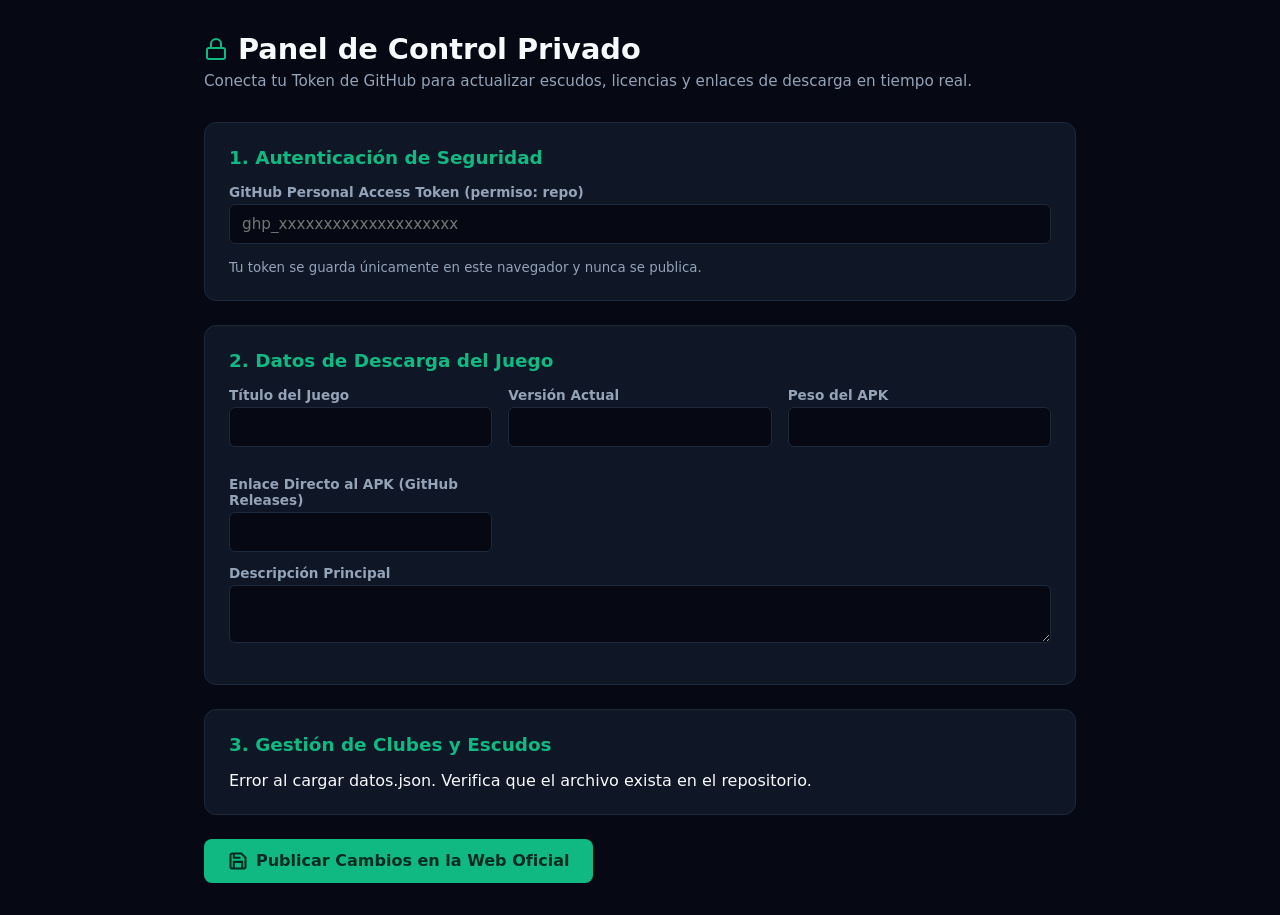
==== admin.html @ 21a6b7fa "Add files via upload" ====
<!DOCTYPE html>
<html lang="es">
<head>
  <meta charset="UTF-8">
  <meta name="viewport" content="width=device-width, initial-scale=1.0">
  <title>Panel Privado | MthiGamesCR</title>
  <style>
    :root {
      --bg: #060913; --card: #0f1626; --border: #1e293b;
      --accent: #10b981; --text: #f8fafc; --muted: #94a3b8;
    }
    * { box-sizing: border-box; margin: 0; padding: 0; font-family: 'Segoe UI', system-ui, sans-serif; }
    body { background: var(--bg); color: var(--text); padding: 2rem 5%; max-width: 1000px; margin: 0 auto; }
    h1 { font-size: 1.8rem; margin-bottom: 0.4rem; display: flex; align-items: center; gap: 10px; }
    .sub { color: var(--muted); margin-bottom: 2rem; font-size: 0.95rem; }
    .panel { background: var(--card); border: 1px solid var(--border); border-radius: 12px; padding: 1.5rem; margin-bottom: 1.5rem; }
    .panel h2 { font-size: 1.15rem; margin-bottom: 1rem; color: var(--accent); }
    .grid-2 { display: grid; grid-template-columns: repeat(auto-fit, minmax(220px, 1fr)); gap: 1rem; }
    label { display: block; font-size: 0.85rem; color: var(--muted); margin-bottom: 4px; font-weight: 600; }
    input[type="text"], input[type="password"], textarea {
      width: 100%; background: #060913; border: 1px solid var(--border); color: var(--text);
      padding: 10px 12px; border-radius: 6px; font-size: 0.95rem; margin-bottom: 0.8rem;
    }
    input:focus, textarea:focus { outline: none; border-color: var(--accent); }
    .club-row {
      display: grid; grid-template-columns: 60px 1.2fr 1fr 1fr; gap: 1rem; align-items: center;
      padding: 1rem 0; border-bottom: 1px solid var(--border);
    }
    .club-row:last-child { border-bottom: none; }
    .club-row img { width: 52px; height: 52px; object-fit: contain; background: #060913; border-radius: 8px; padding: 4px; border: 1px solid var(--border); }
    .btn {
      background: var(--accent); color: #022c22; font-weight: 800; border: none;
      padding: 12px 24px; border-radius: 8px; cursor: pointer; font-size: 1rem;
      display: inline-flex; align-items: center; gap: 8px;
    }
    .btn:hover { opacity: 0.9; }
    .btn:disabled { opacity: 0.5; cursor: not-allowed; }
    .status-msg { margin-top: 1rem; padding: 12px; border-radius: 8px; font-weight: 600; display: none; }
    .status-ok { background: rgba(16,185,129,0.15); color: var(--accent); border: 1px solid var(--accent); display: block; }
    .status-err { background: rgba(239,68,68,0.15); color: #f87171; border: 1px solid #f87171; display: block; }
    @media (max-width: 700px) { .club-row { grid-template-columns: 1fr; } }
  </style>
</head>
<body>

  <h1>
    <svg width="24" height="24" viewBox="0 0 24 24" fill="none" stroke="#10b981" stroke-width="2"><rect x="3" y="11" width="18" height="11" rx="2" ry="2"></rect><path d="M7 11V7a5 5 0 0 1 10 0v4"></path></svg>
    Panel de Control Privado
  </h1>
  <p class="sub">Conecta tu Token de GitHub para actualizar escudos, licencias y enlaces de descarga en tiempo real.</p>

  <div class="panel">
    <h2>1. Autenticación de Seguridad</h2>
    <label>GitHub Personal Access Token (permiso: repo)</label>
    <input type="password" id="gh-token" placeholder="ghp_xxxxxxxxxxxxxxxxxxxx">
    <small style="color: var(--muted);">Tu token se guarda únicamente en este navegador y nunca se publica.</small>
  </div>

  <div class="panel">
    <h2>2. Datos de Descarga del Juego</h2>
    <div class="grid-2">
      <div>
        <label>Título del Juego</label>
        <input type="text" id="edit-titulo">
      </div>
      <div>
        <label>Versión Actual</label>
        <input type="text" id="edit-version">
      </div>
      <div>
        <label>Peso del APK</label>
        <input type="text" id="edit-tamano">
      </div>
      <div>
        <label>Enlace Directo al APK (GitHub Releases)</label>
        <input type="text" id="edit-apk">
      </div>
    </div>
    <label>Descripción Principal</label>
    <textarea id="edit-subtitulo" rows="2"></textarea>
  </div>

  <div class="panel">
    <h2>3. Gestión de Clubes y Escudos</h2>
    <div id="clubs-editor">Cargando clubes...</div>
  </div>

  <button id="btn-save" class="btn" onclick="guardarCambios()">
    <svg width="20" height="20" viewBox="0 0 24 24" fill="none" stroke="currentColor" stroke-width="2.5"><path d="M19 21H5a2 2 0 0 1-2-2V5a2 2 0 0 1 2-2h11l5 5v11a2 2 0 0 1-2 2z"></path><polyline points="17 21 17 13 7 13 7 21"></polyline><polyline points="7 3 7 8 15 8"></polyline></svg>
    Publicar Cambios en la Web Oficial
  </button>

  <div id="feedback" class="status-msg"></div>

  <script>
    const OWNER = 'MthiGamesCR';
    const REPO = 'MthiGamesCR.github.io';
    let appData = null;

    document.getElementById('gh-token').value = localStorage.getItem('mthi_gh_token') || '';

    async function iniciar() {
      try {
        const res = await fetch('https://api.github.com/repos/' + OWNER + '/' + REPO + '/contents/datos.json?t=' + Date.now());
        const fileInfo = await res.json();
        const binString = atob(fileInfo.content);
        const bytes = Uint8Array.from(binString, (m) => m.codePointAt(0));
        const decoded = new TextDecoder().decode(bytes);
        appData = JSON.parse(decoded);

        document.getElementById('edit-titulo').value = appData.juego.titulo;
        document.getElementById('edit-version').value = appData.juego.version;
        document.getElementById('edit-tamano').value = appData.juego.tamano;
        document.getElementById('edit-apk').value = appData.juego.apkUrl;
        document.getElementById('edit-subtitulo').value = appData.juego.subtitulo;

        renderClubes();
      } catch (e) {
        document.getElementById('clubs-editor').textContent = 'Error al cargar datos.json. Verifica que el archivo exista en el repositorio.';
      }
    }

    function renderClubes() {
      const cont = document.getElementById('clubs-editor');
      cont.innerHTML = '';
      appData.clubes.forEach((club, index) => {
        const row = document.createElement('div');
        row.className = 'club-row';
        row.innerHTML = 
          '<img id="preview-' + index + '" src="' + club.escudo + '?t=' + Date.now() + '" onerror="this.src=\'escudo-generico.svg\'">' +
          '<div>' +
            '<strong>' + club.nombre + '</strong><br>' +
            '<small style="color:var(--muted)">' + club.pais + '</small>' +
          '</div>' +
          '<div>' +
            '<label>Estado de Licencia</label>' +
            '<select id="lic-' + index + '" style="width:100%; padding:8px; background:#060913; color:#fff; border:1px solid #1e293b; border-radius:6px;">' +
              '<option value="false" ' + (!club.licenciado ? 'selected' : '') + '>Pendiente (Genérico)</option>' +
              '<option value="true" ' + (club.licenciado ? 'selected' : '') + '>Club Oficial Licenciado</option>' +
            '</select>' +
          '</div>' +
          '<div>' +
            '<label>Subir Escudo Oficial (PNG/SVG)</label>' +
            '<input type="file" id="file-' + index + '" accept="image/*" style="font-size:0.8rem; color:var(--muted);">' +
          '</div>';
        cont.appendChild(row);
      });
    }

    function fileToBase64(file) {
      return new Promise((resolve, reject) => {
        const reader = new FileReader();
        reader.onload = () => resolve(reader.result.split(',')[1]);
        reader.onerror = reject;
        reader.readAsDataURL(file);
      });
    }

    function textToBase64(text) {
      const bytes = new TextEncoder().encode(text);
      const binString = Array.from(bytes, (byte) => String.fromCodePoint(byte)).join('');
      return btoa(binString);
    }

    async function subirArchivoGitHub(path, base64Content, token, message) {
      let sha = null;
      const check = await fetch('https://api.github.com/repos/' + OWNER + '/' + REPO + '/contents/' + path, {
        headers: { Authorization: 'token ' + token }
      });
      if (check.ok) {
        const existing = await check.json();
        sha = existing.sha;
      }

      const body = { message: message, content: base64Content };
      if (sha) body.sha = sha;

      const res = await fetch('https://api.github.com/repos/' + OWNER + '/' + REPO + '/contents/' + path, {
        method: 'PUT',
        headers: {
          Authorization: 'token ' + token,
          'Content-Type': 'application/json'
        },
        body: JSON.stringify(body)
      });
      if (!res.ok) throw new Error('Error subiendo ' + path);
    }

    async function guardarCambios() {
      const token = document.getElementById('gh-token').value.trim();
      const fb = document.getElementById('feedback');
      const btn = document.getElementById('btn-save');

      if (!token) {
        fb.className = 'status-msg status-err';
        fb.textContent = 'Debes ingresar tu Token de GitHub para guardar cambios.';
        return;
      }

      localStorage.setItem('mthi_gh_token', token);
      btn.disabled = true;
      fb.className = 'status-msg status-ok';
      fb.textContent = 'Subiendo imágenes y actualizando la web oficial...';

      try {
        appData.juego.titulo = document.getElementById('edit-titulo').value;
        appData.juego.version = document.getElementById('edit-version').value;
        appData.juego.tamano = document.getElementById('edit-tamano').value;
        appData.juego.apkUrl = document.getElementById('edit-apk').value;
        appData.juego.subtitulo = document.getElementById('edit-subtitulo').value;

        for (let i = 0; i < appData.clubes.length; i++) {
          const isLic = document.getElementById('lic-' + i).value === 'true';
          appData.clubes[i].licenciado = isLic;
          appData.clubes[i].estado = isLic ? 'Club Oficial Licenciado' : 'Pendiente de licencia';

          const fileInput = document.getElementById('file-' + i);
          if (fileInput.files.length > 0) {
            const file = fileInput.files[0];
            const ext = file.name.split('.').pop();
            const fileName = 'escudos/' + appData.clubes[i].id + '.' + ext;
            const b64 = await fileToBase64(file);
            await subirArchivoGitHub(fileName, b64, token, 'Actualizar escudo de ' + appData.clubes[i].nombre);
            appData.clubes[i].escudo = fileName;
          }
        }

        const jsonStr = JSON.stringify(appData, null, 2);
        const jsonBase64 = textToBase64(jsonStr);
        await subirArchivoGitHub('datos.json', jsonBase64, token, 'Actualizar configuración web desde panel privado');

        fb.textContent = 'Cambios publicados correctamente. La página pública se actualizará en unos segundos.';
        setTimeout(() => location.reload(), 2000);
      } catch (err) {
        fb.className = 'status-msg status-err';
        fb.textContent = 'Error: Verifica que tu Token de GitHub tenga permisos de repositorio (repo).';
      } finally {
        btn.disabled = false;
      }
    }

    iniciar();
  </script>
</body>
</html>
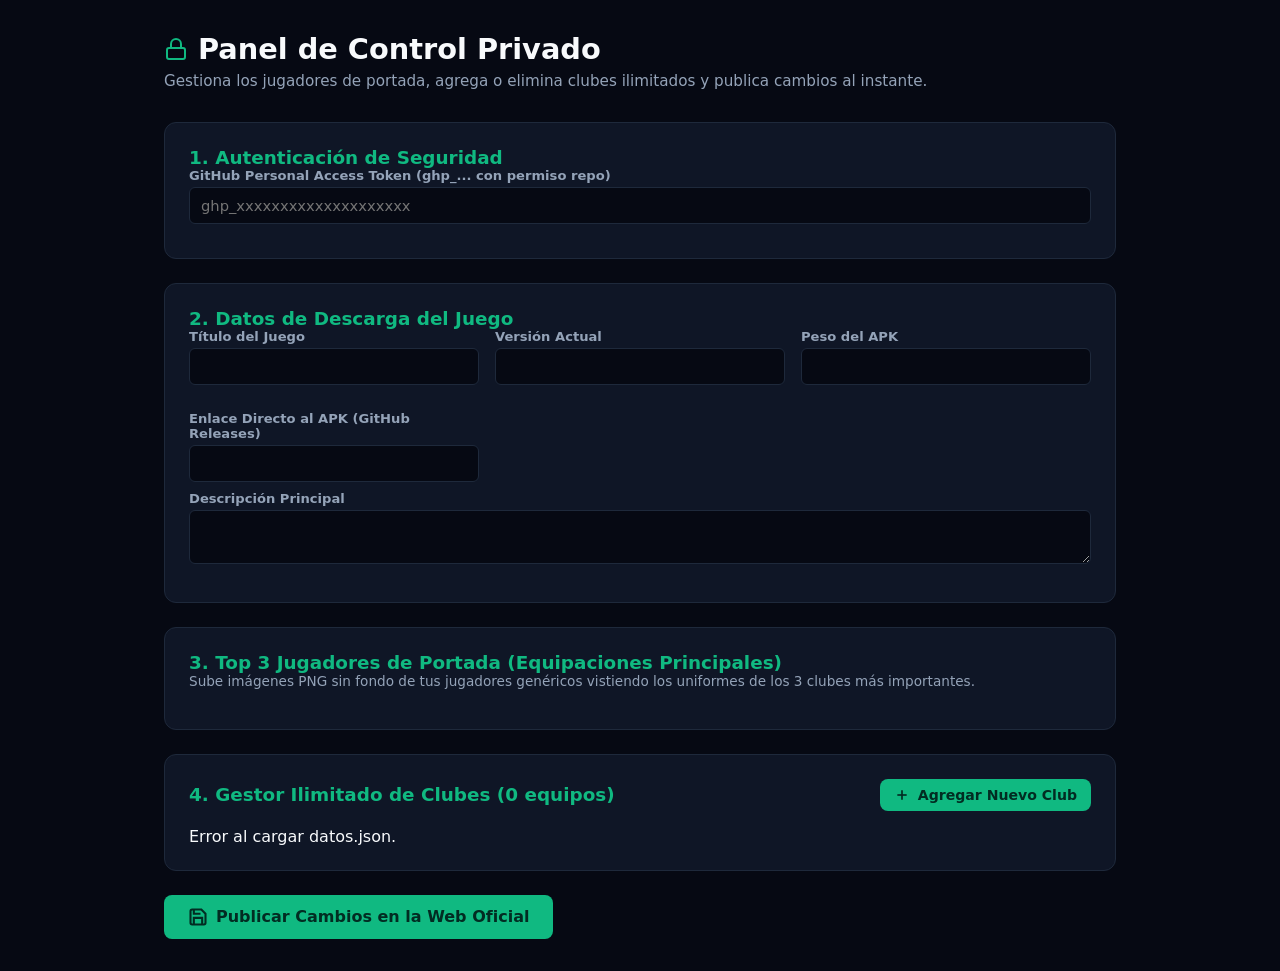
==== commit 5e9a95ca: "Add files via upload" ====
--- a/admin.html
+++ b/admin.html
@@ -7,38 +7,54 @@
   <style>
     :root {
       --bg: #060913; --card: #0f1626; --border: #1e293b;
-      --accent: #10b981; --text: #f8fafc; --muted: #94a3b8;
+      --accent: #10b981; --danger: #ef4444; --text: #f8fafc; --muted: #94a3b8;
     }
     * { box-sizing: border-box; margin: 0; padding: 0; font-family: 'Segoe UI', system-ui, sans-serif; }
-    body { background: var(--bg); color: var(--text); padding: 2rem 5%; max-width: 1000px; margin: 0 auto; }
+    body { background: var(--bg); color: var(--text); padding: 2rem 5%; max-width: 1080px; margin: 0 auto; }
     h1 { font-size: 1.8rem; margin-bottom: 0.4rem; display: flex; align-items: center; gap: 10px; }
     .sub { color: var(--muted); margin-bottom: 2rem; font-size: 0.95rem; }
     .panel { background: var(--card); border: 1px solid var(--border); border-radius: 12px; padding: 1.5rem; margin-bottom: 1.5rem; }
-    .panel h2 { font-size: 1.15rem; margin-bottom: 1rem; color: var(--accent); }
+    .panel-header { display: flex; justify-content: space-between; align-items: center; margin-bottom: 1rem; flex-wrap: wrap; gap: 10px; }
+    .panel h2 { font-size: 1.15rem; color: var(--accent); }
     .grid-2 { display: grid; grid-template-columns: repeat(auto-fit, minmax(220px, 1fr)); gap: 1rem; }
-    label { display: block; font-size: 0.85rem; color: var(--muted); margin-bottom: 4px; font-weight: 600; }
-    input[type="text"], input[type="password"], textarea {
+    .grid-3 { display: grid; grid-template-columns: repeat(auto-fit, minmax(260px, 1fr)); gap: 1.2rem; }
+    label { display: block; font-size: 0.82rem; color: var(--muted); margin-bottom: 4px; font-weight: 600; }
+    input[type="text"], input[type="password"], textarea, select {
       width: 100%; background: #060913; border: 1px solid var(--border); color: var(--text);
-      padding: 10px 12px; border-radius: 6px; font-size: 0.95rem; margin-bottom: 0.8rem;
-    }
-    input:focus, textarea:focus { outline: none; border-color: var(--accent); }
+      padding: 9px 11px; border-radius: 6px; font-size: 0.92rem; margin-bottom: 0.6rem;
+    }
+    input:focus, textarea:focus, select:focus { outline: none; border-color: var(--accent); }
+    
+    .top-slot-card {
+      background: #060913; border: 1px solid var(--border); border-radius: 10px; padding: 1rem; text-align: center;
+    }
+    .top-slot-card img { width: 110px; height: 140px; object-fit: contain; margin-bottom: 0.8rem; background: #0f1626; border-radius: 8px; padding: 6px; }
+
     .club-row {
-      display: grid; grid-template-columns: 60px 1.2fr 1fr 1fr; gap: 1rem; align-items: center;
-      padding: 1rem 0; border-bottom: 1px solid var(--border);
+      display: grid; grid-template-columns: 56px 1.2fr 0.9fr 0.9fr 1.1fr 40px; gap: 0.8rem; align-items: center;
+      padding: 0.9rem 0; border-bottom: 1px solid var(--border);
     }
     .club-row:last-child { border-bottom: none; }
-    .club-row img { width: 52px; height: 52px; object-fit: contain; background: #060913; border-radius: 8px; padding: 4px; border: 1px solid var(--border); }
+    .club-row img { width: 48px; height: 48px; object-fit: contain; background: #060913; border-radius: 8px; padding: 4px; border: 1px solid var(--border); }
+    
     .btn {
       background: var(--accent); color: #022c22; font-weight: 800; border: none;
       padding: 12px 24px; border-radius: 8px; cursor: pointer; font-size: 1rem;
-      display: inline-flex; align-items: center; gap: 8px;
+      display: inline-flex; align-items: center; gap: 8px; transition: 0.2s;
     }
     .btn:hover { opacity: 0.9; }
     .btn:disabled { opacity: 0.5; cursor: not-allowed; }
+    .btn-small { padding: 8px 14px; font-size: 0.88rem; }
+    .btn-del {
+      background: rgba(239, 68, 68, 0.15); color: var(--danger); border: 1px solid rgba(239, 68, 68, 0.3);
+      width: 36px; height: 36px; border-radius: 6px; cursor: pointer; display: flex; align-items: center; justify-content: center;
+    }
+    .btn-del:hover { background: var(--danger); color: #fff; }
+
     .status-msg { margin-top: 1rem; padding: 12px; border-radius: 8px; font-weight: 600; display: none; }
     .status-ok { background: rgba(16,185,129,0.15); color: var(--accent); border: 1px solid var(--accent); display: block; }
     .status-err { background: rgba(239,68,68,0.15); color: #f87171; border: 1px solid #f87171; display: block; }
-    @media (max-width: 700px) { .club-row { grid-template-columns: 1fr; } }
+    @media (max-width: 850px) { .club-row { grid-template-columns: 1fr; border: 1px solid var(--border); padding: 1rem; border-radius: 8px; margin-bottom: 1rem; } }
   </style>
 </head>
 <body>
@@ -47,13 +63,12 @@
     <svg width="24" height="24" viewBox="0 0 24 24" fill="none" stroke="#10b981" stroke-width="2"><rect x="3" y="11" width="18" height="11" rx="2" ry="2"></rect><path d="M7 11V7a5 5 0 0 1 10 0v4"></path></svg>
     Panel de Control Privado
   </h1>
-  <p class="sub">Conecta tu Token de GitHub para actualizar escudos, licencias y enlaces de descarga en tiempo real.</p>
+  <p class="sub">Gestiona los jugadores de portada, agrega o elimina clubes ilimitados y publica cambios al instante.</p>
 
   <div class="panel">
     <h2>1. Autenticación de Seguridad</h2>
-    <label>GitHub Personal Access Token (permiso: repo)</label>
+    <label>GitHub Personal Access Token (ghp_... con permiso repo)</label>
     <input type="password" id="gh-token" placeholder="ghp_xxxxxxxxxxxxxxxxxxxx">
-    <small style="color: var(--muted);">Tu token se guarda únicamente en este navegador y nunca se publica.</small>
   </div>
 
   <div class="panel">
@@ -81,7 +96,19 @@
   </div>
 
   <div class="panel">
-    <h2>3. Gestión de Clubes y Escudos</h2>
+    <h2>3. Top 3 Jugadores de Portada (Equipaciones Principales)</h2>
+    <p style="color:var(--muted); font-size:0.85rem; margin-bottom:1rem;">Sube imágenes PNG sin fondo de tus jugadores genéricos vistiendo los uniformes de los 3 clubes más importantes.</p>
+    <div id="top-players-editor" class="grid-3"></div>
+  </div>
+
+  <div class="panel">
+    <div class="panel-header">
+      <h2>4. Gestor Ilimitado de Clubes (<span id="club-count">0</span> equipos)</h2>
+      <button type="button" class="btn btn-small" onclick="agregarClub()">
+        <svg width="16" height="16" viewBox="0 0 24 24" fill="none" stroke="currentColor" stroke-width="2.5"><line x1="12" y1="5" x2="12" y2="19"></line><line x1="5" y1="12" x2="19" y2="12"></line></svg>
+        Agregar Nuevo Club
+      </button>
+    </div>
     <div id="clubs-editor">Cargando clubes...</div>
   </div>
 
@@ -101,48 +128,115 @@
 
     async function iniciar() {
       try {
-        const res = await fetch('https://api.github.com/repos/' + OWNER + '/' + REPO + '/contents/datos.json?t=' + Date.now());
+        const res = await fetch(`https://api.github.com/repos/${OWNER}/${REPO}/contents/datos.json?t=${Date.now()}`);
         const fileInfo = await res.json();
         const binString = atob(fileInfo.content);
         const bytes = Uint8Array.from(binString, (m) => m.codePointAt(0));
         const decoded = new TextDecoder().decode(bytes);
         appData = JSON.parse(decoded);
 
+        if (!appData.topJugadores) {
+          appData.topJugadores = [
+            { posicion: "Izquierda", clubNombre: "Uniforme Genérico", imagen: "jugador-generico.svg" },
+            { posicion: "Centro (Principal)", clubNombre: "Uniforme Genérico", imagen: "jugador-generico.svg" },
+            { posicion: "Derecha", clubNombre: "Uniforme Genérico", imagen: "jugador-generico.svg" }
+          ];
+        }
+
         document.getElementById('edit-titulo').value = appData.juego.titulo;
         document.getElementById('edit-version').value = appData.juego.version;
         document.getElementById('edit-tamano').value = appData.juego.tamano;
         document.getElementById('edit-apk').value = appData.juego.apkUrl;
         document.getElementById('edit-subtitulo').value = appData.juego.subtitulo;
 
+        renderTopPlayers();
         renderClubes();
       } catch (e) {
-        document.getElementById('clubs-editor').textContent = 'Error al cargar datos.json. Verifica que el archivo exista en el repositorio.';
+        document.getElementById('clubs-editor').textContent = 'Error al cargar datos.json.';
       }
+    }
+
+    function renderTopPlayers() {
+      const cont = document.getElementById('top-players-editor');
+      cont.innerHTML = '';
+      appData.topJugadores.forEach((slot, idx) => {
+        const div = document.createElement('div');
+        div.className = 'top-slot-card';
+        div.innerHTML = `
+          <div style="font-weight:700; font-size:0.85rem; color:var(--accent); margin-bottom:8px;">Posición: ${slot.posicion}</div>
+          <img src="${slot.imagen}?t=${Date.now()}" onerror="this.src='jugador-generico.svg'">
+          <label style="text-align:left;">Nombre del Club del Uniforme</label>
+          <input type="text" id="top-club-${idx}" value="${slot.clubNombre}">
+          <label style="text-align:left;">Subir Render PNG (Sin fondo)</label>
+          <input type="file" id="top-file-${idx}" accept="image/*" style="font-size:0.8rem; color:var(--muted);">
+        `;
+        cont.appendChild(div);
+      });
+    }
+
+    function sincronizarCamposClubes() {
+      appData.clubes.forEach((club, index) => {
+        const nomEl = document.getElementById(`name-${index}`);
+        const paisEl = document.getElementById(`pais-${index}`);
+        const licEl = document.getElementById(`lic-${index}`);
+        if (nomEl) club.nombre = nomEl.value;
+        if (paisEl) club.pais = paisEl.value;
+        if (licEl) club.licenciado = licEl.value === 'true';
+      });
+    }
+
+    function agregarClub() {
+      sincronizarCamposClubes();
+      const nuevoId = 'club_' + Date.now();
+      appData.clubes.unshift({
+        id: nuevoId,
+        nombre: 'Nuevo Club FC',
+        pais: 'Costa Rica',
+        licenciado: false,
+        escudo: 'escudo-generico.svg'
+      });
+      renderClubes();
+    }
+
+    function eliminarClub(index) {
+      sincronizarCamposClubes();
+      appData.clubes.splice(index, 1);
+      renderClubes();
     }
 
     function renderClubes() {
       const cont = document.getElementById('clubs-editor');
+      document.getElementById('club-count').textContent = appData.clubes.length;
       cont.innerHTML = '';
+
       appData.clubes.forEach((club, index) => {
         const row = document.createElement('div');
         row.className = 'club-row';
-        row.innerHTML = 
-          '<img id="preview-' + index + '" src="' + club.escudo + '?t=' + Date.now() + '" onerror="this.src=\'escudo-generico.svg\'">' +
-          '<div>' +
-            '<strong>' + club.nombre + '</strong><br>' +
-            '<small style="color:var(--muted)">' + club.pais + '</small>' +
-          '</div>' +
-          '<div>' +
-            '<label>Estado de Licencia</label>' +
-            '<select id="lic-' + index + '" style="width:100%; padding:8px; background:#060913; color:#fff; border:1px solid #1e293b; border-radius:6px;">' +
-              '<option value="false" ' + (!club.licenciado ? 'selected' : '') + '>Pendiente (Genérico)</option>' +
-              '<option value="true" ' + (club.licenciado ? 'selected' : '') + '>Club Oficial Licenciado</option>' +
-            '</select>' +
-          '</div>' +
-          '<div>' +
-            '<label>Subir Escudo Oficial (PNG/SVG)</label>' +
-            '<input type="file" id="file-' + index + '" accept="image/*" style="font-size:0.8rem; color:var(--muted);">' +
-          '</div>';
+        row.innerHTML = `
+          <img src="${club.escudo}?t=${Date.now()}" onerror="this.src='escudo-generico.svg'">
+          <div>
+            <label>Nombre del Club</label>
+            <input type="text" id="name-${index}" value="${club.nombre}">
+          </div>
+          <div>
+            <label>País</label>
+            <input type="text" id="pais-${index}" value="${club.pais}">
+          </div>
+          <div>
+            <label>Estado</label>
+            <select id="lic-${index}">
+              <option value="false" ${!club.licenciado ? 'selected' : ''}>En gestión (Genérico)</option>
+              <option value="true" ${club.licenciado ? 'selected' : ''}>Oficial Licenciado</option>
+            </select>
+          </div>
+          <div>
+            <label>Escudo (PNG/SVG)</label>
+            <input type="file" id="file-${index}" accept="image/*" style="font-size:0.78rem; color:var(--muted);">
+          </div>
+          <button type="button" class="btn-del" title="Eliminar club" onclick="eliminarClub(${index})">
+            <svg width="16" height="16" viewBox="0 0 24 24" fill="none" stroke="currentColor" stroke-width="2"><polyline points="3 6 5 6 21 6"></polyline><path d="M19 6v14a2 2 0 0 1-2 2H7a2 2 0 0 1-2-2V6m3 0V4a2 2 0 0 1 2-2h4a2 2 0 0 1 2 2v2"></path></svg>
+          </button>
+        `;
         cont.appendChild(row);
       });
     }
@@ -164,21 +258,21 @@
 
     async function subirArchivoGitHub(path, base64Content, token, message) {
       let sha = null;
-      const check = await fetch('https://api.github.com/repos/' + OWNER + '/' + REPO + '/contents/' + path, {
-        headers: { Authorization: 'token ' + token }
+      const check = await fetch(`https://api.github.com/repos/${OWNER}/${REPO}/contents/${path}`, {
+        headers: { Authorization: `token ${token}` }
       });
       if (check.ok) {
         const existing = await check.json();
         sha = existing.sha;
       }
 
-      const body = { message: message, content: base64Content };
+      const body = { message, content: base64Content };
       if (sha) body.sha = sha;
 
-      const res = await fetch('https://api.github.com/repos/' + OWNER + '/' + REPO + '/contents/' + path, {
+      const res = await fetch(`https://api.github.com/repos/${OWNER}/${REPO}/contents/${path}`, {
         method: 'PUT',
         headers: {
-          Authorization: 'token ' + token,
+          Authorization: `token ${token}`,
           'Content-Type': 'application/json'
         },
         body: JSON.stringify(body)
@@ -193,14 +287,14 @@
 
       if (!token) {
         fb.className = 'status-msg status-err';
-        fb.textContent = 'Debes ingresar tu Token de GitHub para guardar cambios.';
+        fb.textContent = 'Debes ingresar tu Token de GitHub (ghp_...) para guardar cambios.';
         return;
       }
 
       localStorage.setItem('mthi_gh_token', token);
       btn.disabled = true;
       fb.className = 'status-msg status-ok';
-      fb.textContent = 'Subiendo imágenes y actualizando la web oficial...';
+      fb.textContent = 'Subiendo imágenes y publicando cambios en la web...';
 
       try {
         appData.juego.titulo = document.getElementById('edit-titulo').value;
@@ -209,31 +303,43 @@
         appData.juego.apkUrl = document.getElementById('edit-apk').value;
         appData.juego.subtitulo = document.getElementById('edit-subtitulo').value;
 
+        // Guardar Top 3 Jugadores
+        for (let j = 0; j < 3; j++) {
+          appData.topJugadores[j].clubNombre = document.getElementById(`top-club-${j}`).value;
+          const topFile = document.getElementById(`top-file-${j}`);
+          if (topFile.files.length > 0) {
+            const file = topFile.files[0];
+            const ext = file.name.split('.').pop();
+            const fileName = `portada/jugador_${j}.${ext}`;
+            const b64 = await fileToBase64(file);
+            await subirArchivoGitHub(fileName, b64, token, `Actualizar jugador portada ${j + 1}`);
+            appData.topJugadores[j].imagen = fileName;
+          }
+        }
+
+        // Guardar Clubes
+        sincronizarCamposClubes();
         for (let i = 0; i < appData.clubes.length; i++) {
-          const isLic = document.getElementById('lic-' + i).value === 'true';
-          appData.clubes[i].licenciado = isLic;
-          appData.clubes[i].estado = isLic ? 'Club Oficial Licenciado' : 'Pendiente de licencia';
-
-          const fileInput = document.getElementById('file-' + i);
+          const fileInput = document.getElementById(`file-${i}`);
           if (fileInput.files.length > 0) {
             const file = fileInput.files[0];
             const ext = file.name.split('.').pop();
-            const fileName = 'escudos/' + appData.clubes[i].id + '.' + ext;
+            const fileName = `escudos/${appData.clubes[i].id}.${ext}`;
             const b64 = await fileToBase64(file);
-            await subirArchivoGitHub(fileName, b64, token, 'Actualizar escudo de ' + appData.clubes[i].nombre);
+            await subirArchivoGitHub(fileName, b64, token, `Actualizar escudo de ${appData.clubes[i].nombre}`);
             appData.clubes[i].escudo = fileName;
           }
         }
 
         const jsonStr = JSON.stringify(appData, null, 2);
         const jsonBase64 = textToBase64(jsonStr);
-        await subirArchivoGitHub('datos.json', jsonBase64, token, 'Actualizar configuración web desde panel privado');
-
-        fb.textContent = 'Cambios publicados correctamente. La página pública se actualizará en unos segundos.';
+        await subirArchivoGitHub('datos.json', jsonBase64, token, 'Actualizar configuración completa desde panel privado');
+
+        fb.textContent = '¡Cambios publicados! Tu web oficial se actualizará en unos segundos.';
         setTimeout(() => location.reload(), 2000);
       } catch (err) {
         fb.className = 'status-msg status-err';
-        fb.textContent = 'Error: Verifica que tu Token de GitHub tenga permisos de repositorio (repo).';
+        fb.textContent = 'Error al publicar. Verifica tu Token de GitHub (ghp_...).';
       } finally {
         btn.disabled = false;
       }
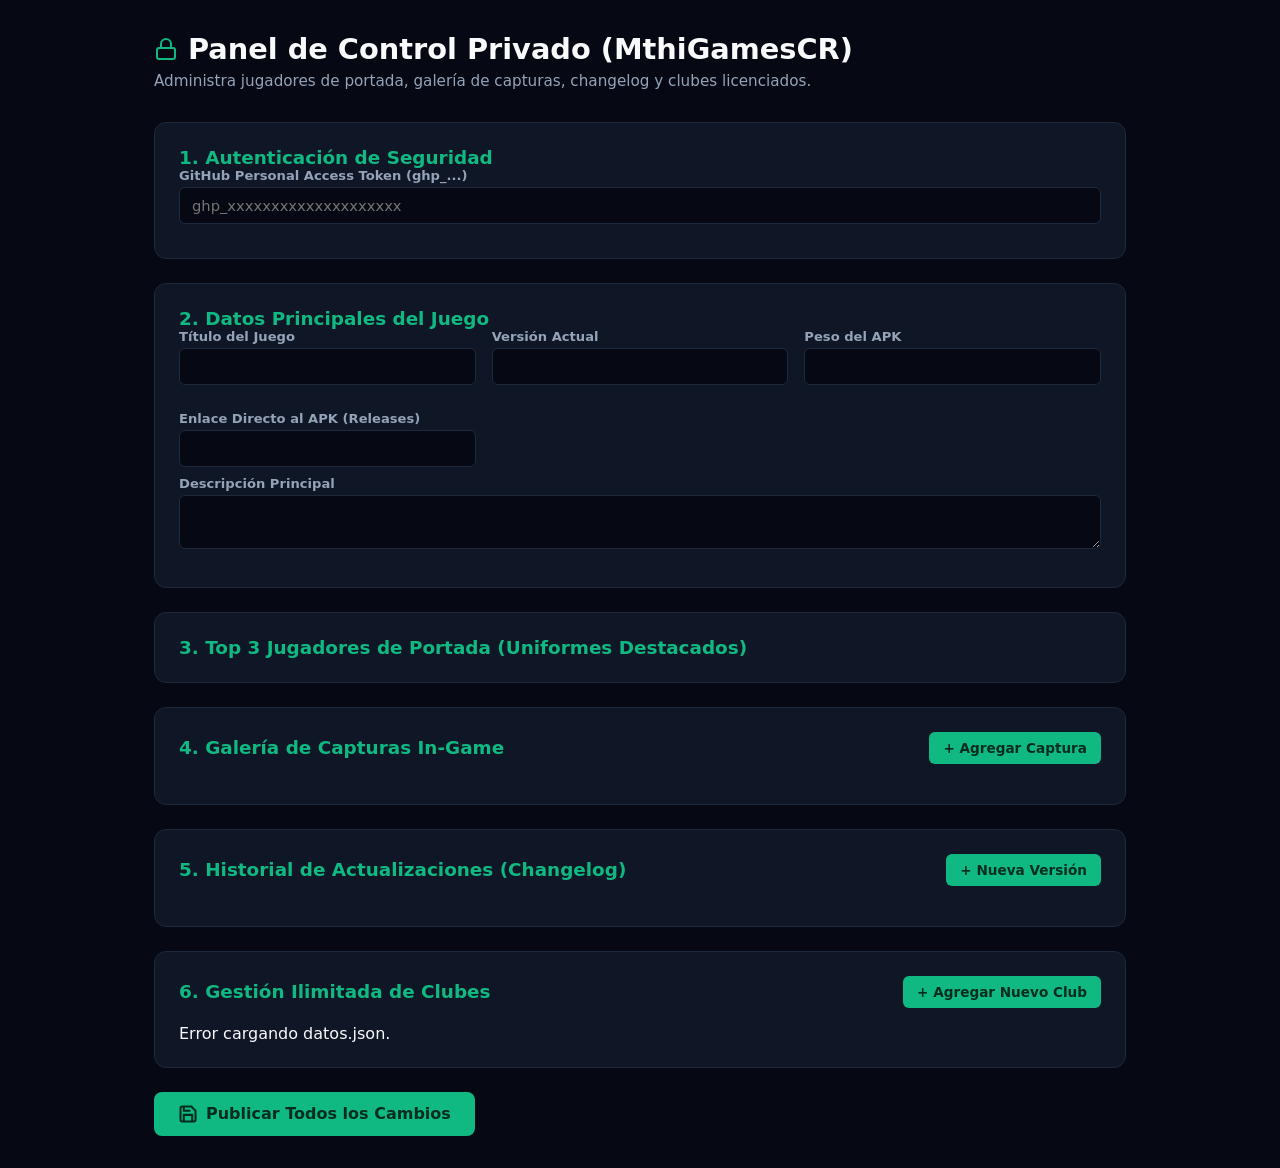
==== commit c55a0b74: "Add files via upload" ====
--- a/admin.html
+++ b/admin.html
@@ -3,118 +3,108 @@
 <head>
   <meta charset="UTF-8">
   <meta name="viewport" content="width=device-width, initial-scale=1.0">
-  <title>Panel Privado | MthiGamesCR</title>
+  <title>Panel Privado v3 | MthiGamesCR</title>
   <style>
     :root {
       --bg: #060913; --card: #0f1626; --border: #1e293b;
       --accent: #10b981; --danger: #ef4444; --text: #f8fafc; --muted: #94a3b8;
     }
     * { box-sizing: border-box; margin: 0; padding: 0; font-family: 'Segoe UI', system-ui, sans-serif; }
-    body { background: var(--bg); color: var(--text); padding: 2rem 5%; max-width: 1080px; margin: 0 auto; }
+    body { background: var(--bg); color: var(--text); padding: 2rem 5%; max-width: 1100px; margin: 0 auto; }
     h1 { font-size: 1.8rem; margin-bottom: 0.4rem; display: flex; align-items: center; gap: 10px; }
     .sub { color: var(--muted); margin-bottom: 2rem; font-size: 0.95rem; }
     .panel { background: var(--card); border: 1px solid var(--border); border-radius: 12px; padding: 1.5rem; margin-bottom: 1.5rem; }
     .panel-header { display: flex; justify-content: space-between; align-items: center; margin-bottom: 1rem; flex-wrap: wrap; gap: 10px; }
     .panel h2 { font-size: 1.15rem; color: var(--accent); }
     .grid-2 { display: grid; grid-template-columns: repeat(auto-fit, minmax(220px, 1fr)); gap: 1rem; }
-    .grid-3 { display: grid; grid-template-columns: repeat(auto-fit, minmax(260px, 1fr)); gap: 1.2rem; }
+    .grid-3 { display: grid; grid-template-columns: repeat(auto-fit, minmax(240px, 1fr)); gap: 1rem; }
     label { display: block; font-size: 0.82rem; color: var(--muted); margin-bottom: 4px; font-weight: 600; }
     input[type="text"], input[type="password"], textarea, select {
       width: 100%; background: #060913; border: 1px solid var(--border); color: var(--text);
-      padding: 9px 11px; border-radius: 6px; font-size: 0.92rem; margin-bottom: 0.6rem;
+      padding: 9px 12px; border-radius: 6px; font-size: 0.92rem; margin-bottom: 0.6rem;
     }
     input:focus, textarea:focus, select:focus { outline: none; border-color: var(--accent); }
-    
-    .top-slot-card {
-      background: #060913; border: 1px solid var(--border); border-radius: 10px; padding: 1rem; text-align: center;
-    }
-    .top-slot-card img { width: 110px; height: 140px; object-fit: contain; margin-bottom: 0.8rem; background: #0f1626; border-radius: 8px; padding: 6px; }
-
+    .item-box { background: #090e1a; border: 1px solid var(--border); border-radius: 10px; padding: 1rem; }
+    .item-box img { width: 70px; height: 85px; object-fit: cover; border-radius: 8px; margin-bottom: 0.6rem; border: 1px solid var(--border); }
     .club-row {
-      display: grid; grid-template-columns: 56px 1.2fr 0.9fr 0.9fr 1.1fr 40px; gap: 0.8rem; align-items: center;
+      display: grid; grid-template-columns: 56px 1.2fr 0.9fr 1fr 1.1fr auto; gap: 0.8rem; align-items: center;
       padding: 0.9rem 0; border-bottom: 1px solid var(--border);
     }
     .club-row:last-child { border-bottom: none; }
     .club-row img { width: 48px; height: 48px; object-fit: contain; background: #060913; border-radius: 8px; padding: 4px; border: 1px solid var(--border); }
-    
     .btn {
       background: var(--accent); color: #022c22; font-weight: 800; border: none;
       padding: 12px 24px; border-radius: 8px; cursor: pointer; font-size: 1rem;
-      display: inline-flex; align-items: center; gap: 8px; transition: 0.2s;
-    }
+      display: inline-flex; align-items: center; gap: 8px;
+    }
+    .btn-sm { padding: 8px 14px; font-size: 0.85rem; border-radius: 6px; }
+    .btn-danger { background: rgba(239,68,68,0.15); color: #f87171; border: 1px solid rgba(239,68,68,0.4); }
     .btn:hover { opacity: 0.9; }
     .btn:disabled { opacity: 0.5; cursor: not-allowed; }
-    .btn-small { padding: 8px 14px; font-size: 0.88rem; }
-    .btn-del {
-      background: rgba(239, 68, 68, 0.15); color: var(--danger); border: 1px solid rgba(239, 68, 68, 0.3);
-      width: 36px; height: 36px; border-radius: 6px; cursor: pointer; display: flex; align-items: center; justify-content: center;
-    }
-    .btn-del:hover { background: var(--danger); color: #fff; }
-
     .status-msg { margin-top: 1rem; padding: 12px; border-radius: 8px; font-weight: 600; display: none; }
     .status-ok { background: rgba(16,185,129,0.15); color: var(--accent); border: 1px solid var(--accent); display: block; }
     .status-err { background: rgba(239,68,68,0.15); color: #f87171; border: 1px solid #f87171; display: block; }
-    @media (max-width: 850px) { .club-row { grid-template-columns: 1fr; border: 1px solid var(--border); padding: 1rem; border-radius: 8px; margin-bottom: 1rem; } }
+    @media (max-width: 850px) { .club-row { grid-template-columns: 1fr; } }
   </style>
 </head>
 <body>
 
   <h1>
     <svg width="24" height="24" viewBox="0 0 24 24" fill="none" stroke="#10b981" stroke-width="2"><rect x="3" y="11" width="18" height="11" rx="2" ry="2"></rect><path d="M7 11V7a5 5 0 0 1 10 0v4"></path></svg>
-    Panel de Control Privado
+    Panel de Control Privado (MthiGamesCR)
   </h1>
-  <p class="sub">Gestiona los jugadores de portada, agrega o elimina clubes ilimitados y publica cambios al instante.</p>
+  <p class="sub">Administra jugadores de portada, galería de capturas, changelog y clubes licenciados.</p>
 
   <div class="panel">
     <h2>1. Autenticación de Seguridad</h2>
-    <label>GitHub Personal Access Token (ghp_... con permiso repo)</label>
+    <label>GitHub Personal Access Token (ghp_...)</label>
     <input type="password" id="gh-token" placeholder="ghp_xxxxxxxxxxxxxxxxxxxx">
   </div>
 
   <div class="panel">
-    <h2>2. Datos de Descarga del Juego</h2>
+    <h2>2. Datos Principales del Juego</h2>
     <div class="grid-2">
-      <div>
-        <label>Título del Juego</label>
-        <input type="text" id="edit-titulo">
-      </div>
-      <div>
-        <label>Versión Actual</label>
-        <input type="text" id="edit-version">
-      </div>
-      <div>
-        <label>Peso del APK</label>
-        <input type="text" id="edit-tamano">
-      </div>
-      <div>
-        <label>Enlace Directo al APK (GitHub Releases)</label>
-        <input type="text" id="edit-apk">
-      </div>
+      <div><label>Título del Juego</label><input type="text" id="edit-titulo"></div>
+      <div><label>Versión Actual</label><input type="text" id="edit-version"></div>
+      <div><label>Peso del APK</label><input type="text" id="edit-tamano"></div>
+      <div><label>Enlace Directo al APK (Releases)</label><input type="text" id="edit-apk"></div>
     </div>
     <label>Descripción Principal</label>
     <textarea id="edit-subtitulo" rows="2"></textarea>
   </div>
 
   <div class="panel">
-    <h2>3. Top 3 Jugadores de Portada (Equipaciones Principales)</h2>
-    <p style="color:var(--muted); font-size:0.85rem; margin-bottom:1rem;">Sube imágenes PNG sin fondo de tus jugadores genéricos vistiendo los uniformes de los 3 clubes más importantes.</p>
-    <div id="top-players-editor" class="grid-3"></div>
+    <h2>3. Top 3 Jugadores de Portada (Uniformes Destacados)</h2>
+    <div id="destacados-editor" class="grid-3"></div>
   </div>
 
   <div class="panel">
     <div class="panel-header">
-      <h2>4. Gestor Ilimitado de Clubes (<span id="club-count">0</span> equipos)</h2>
-      <button type="button" class="btn btn-small" onclick="agregarClub()">
-        <svg width="16" height="16" viewBox="0 0 24 24" fill="none" stroke="currentColor" stroke-width="2.5"><line x1="12" y1="5" x2="12" y2="19"></line><line x1="5" y1="12" x2="19" y2="12"></line></svg>
-        Agregar Nuevo Club
-      </button>
+      <h2>4. Galería de Capturas In-Game</h2>
+      <button type="button" class="btn btn-sm" onclick="agregarCaptura()">+ Agregar Captura</button>
+    </div>
+    <div id="capturas-editor" class="grid-2"></div>
+  </div>
+
+  <div class="panel">
+    <div class="panel-header">
+      <h2>5. Historial de Actualizaciones (Changelog)</h2>
+      <button type="button" class="btn btn-sm" onclick="agregarChangelog()">+ Nueva Versión</button>
+    </div>
+    <div id="changelog-editor" class="grid-2"></div>
+  </div>
+
+  <div class="panel">
+    <div class="panel-header">
+      <h2>6. Gestión Ilimitada de Clubes</h2>
+      <button type="button" class="btn btn-sm" onclick="agregarClub()">+ Agregar Nuevo Club</button>
     </div>
     <div id="clubs-editor">Cargando clubes...</div>
   </div>
 
   <button id="btn-save" class="btn" onclick="guardarCambios()">
     <svg width="20" height="20" viewBox="0 0 24 24" fill="none" stroke="currentColor" stroke-width="2.5"><path d="M19 21H5a2 2 0 0 1-2-2V5a2 2 0 0 1 2-2h11l5 5v11a2 2 0 0 1-2 2z"></path><polyline points="17 21 17 13 7 13 7 21"></polyline><polyline points="7 3 7 8 15 8"></polyline></svg>
-    Publicar Cambios en la Web Oficial
+    Publicar Todos los Cambios
   </button>
 
   <div id="feedback" class="status-msg"></div>
@@ -132,16 +122,17 @@
         const fileInfo = await res.json();
         const binString = atob(fileInfo.content);
         const bytes = Uint8Array.from(binString, (m) => m.codePointAt(0));
-        const decoded = new TextDecoder().decode(bytes);
-        appData = JSON.parse(decoded);
-
-        if (!appData.topJugadores) {
-          appData.topJugadores = [
-            { posicion: "Izquierda", clubNombre: "Uniforme Genérico", imagen: "jugador-generico.svg" },
-            { posicion: "Centro (Principal)", clubNombre: "Uniforme Genérico", imagen: "jugador-generico.svg" },
-            { posicion: "Derecha", clubNombre: "Uniforme Genérico", imagen: "jugador-generico.svg" }
+        appData = JSON.parse(new TextDecoder().decode(bytes));
+
+        if (!appData.destacados) {
+          appData.destacados = [
+            { posicion: "Izquierda", imagen: "jugador1.png", club: "Uniforme Genérico" },
+            { posicion: "Centro", imagen: "jugador2.png", club: "Uniforme Genérico" },
+            { posicion: "Derecha", imagen: "jugador3.png", club: "Uniforme Genérico" }
           ];
         }
+        if (!appData.capturas) appData.capturas = [];
+        if (!appData.changelog) appData.changelog = [];
 
         document.getElementById('edit-titulo').value = appData.juego.titulo;
         document.getElementById('edit-version').value = appData.juego.version;
@@ -149,66 +140,97 @@
         document.getElementById('edit-apk').value = appData.juego.apkUrl;
         document.getElementById('edit-subtitulo').value = appData.juego.subtitulo;
 
-        renderTopPlayers();
+        renderDestacados();
+        renderCapturas();
+        renderChangelog();
         renderClubes();
       } catch (e) {
-        document.getElementById('clubs-editor').textContent = 'Error al cargar datos.json.';
+        document.getElementById('clubs-editor').textContent = 'Error cargando datos.json.';
       }
     }
 
-    function renderTopPlayers() {
-      const cont = document.getElementById('top-players-editor');
+    function renderDestacados() {
+      const cont = document.getElementById('destacados-editor');
       cont.innerHTML = '';
-      appData.topJugadores.forEach((slot, idx) => {
-        const div = document.createElement('div');
-        div.className = 'top-slot-card';
-        div.innerHTML = `
-          <div style="font-weight:700; font-size:0.85rem; color:var(--accent); margin-bottom:8px;">Posición: ${slot.posicion}</div>
-          <img src="${slot.imagen}?t=${Date.now()}" onerror="this.src='jugador-generico.svg'">
-          <label style="text-align:left;">Nombre del Club del Uniforme</label>
-          <input type="text" id="top-club-${idx}" value="${slot.clubNombre}">
-          <label style="text-align:left;">Subir Render PNG (Sin fondo)</label>
-          <input type="file" id="top-file-${idx}" accept="image/*" style="font-size:0.8rem; color:var(--muted);">
+      appData.destacados.forEach((d, i) => {
+        cont.innerHTML += `
+          <div class="item-box">
+            <strong>Posición: ${d.posicion}</strong><br><br>
+            <img src="${d.imagen}?t=${Date.now()}" onerror="this.src='escudo-generico.svg'">
+            <label>Nombre del Club / Uniforme</label>
+            <input type="text" id="dest-club-${i}" value="${d.club}">
+            <label>Subir Imagen Jugador (PNG/JPG)</label>
+            <input type="file" id="dest-file-${i}" accept="image/*" style="font-size:0.8rem;">
+          </div>
         `;
-        cont.appendChild(div);
-      });
-    }
-
-    function sincronizarCamposClubes() {
-      appData.clubes.forEach((club, index) => {
-        const nomEl = document.getElementById(`name-${index}`);
-        const paisEl = document.getElementById(`pais-${index}`);
-        const licEl = document.getElementById(`lic-${index}`);
-        if (nomEl) club.nombre = nomEl.value;
-        if (paisEl) club.pais = paisEl.value;
-        if (licEl) club.licenciado = licEl.value === 'true';
-      });
-    }
-
-    function agregarClub() {
-      sincronizarCamposClubes();
-      const nuevoId = 'club_' + Date.now();
-      appData.clubes.unshift({
-        id: nuevoId,
-        nombre: 'Nuevo Club FC',
-        pais: 'Costa Rica',
-        licenciado: false,
-        escudo: 'escudo-generico.svg'
-      });
-      renderClubes();
-    }
-
-    function eliminarClub(index) {
-      sincronizarCamposClubes();
-      appData.clubes.splice(index, 1);
-      renderClubes();
+      });
+    }
+
+    function renderCapturas() {
+      const cont = document.getElementById('capturas-editor');
+      cont.innerHTML = '';
+      appData.capturas.forEach((cap, i) => {
+        cont.innerHTML += `
+          <div class="item-box">
+            <div style="display:flex; justify-content:space-between; align-items:center; margin-bottom:8px;">
+              <strong>Captura #${i + 1}</strong>
+              <button type="button" class="btn btn-sm btn-danger" onclick="eliminarCaptura(${i})">Eliminar</button>
+            </div>
+            <img src="${cap.imagen}?t=${Date.now()}" style="width:100%; height:110px; object-fit:cover;" onerror="this.src='escudo-generico.svg'">
+            <label>Título de la captura</label>
+            <input type="text" id="cap-title-${i}" value="${cap.titulo}">
+            <label>Subir imagen</label>
+            <input type="file" id="cap-file-${i}" accept="image/*" style="font-size:0.8rem;">
+          </div>
+        `;
+      });
+    }
+
+    function agregarCaptura() {
+      appData.capturas.push({ titulo: "Nueva captura del juego", imagen: "escudo-generico.svg" });
+      renderCapturas();
+    }
+
+    function eliminarCaptura(i) {
+      appData.capturas.splice(i, 1);
+      renderCapturas();
+    }
+
+    function renderChangelog() {
+      const cont = document.getElementById('changelog-editor');
+      cont.innerHTML = '';
+      appData.changelog.forEach((cl, i) => {
+        const lines = (cl.cambios || []).join('\n');
+        cont.innerHTML += `
+          <div class="item-box">
+            <div style="display:flex; justify-content:space-between; align-items:center; margin-bottom:8px;">
+              <strong>Versión #${i + 1}</strong>
+              <button type="button" class="btn btn-sm btn-danger" onclick="eliminarChangelog(${i})">Eliminar</button>
+            </div>
+            <div class="grid-2">
+              <div><label>Versión</label><input type="text" id="cl-ver-${i}" value="${cl.version}"></div>
+              <div><label>Fecha</label><input type="text" id="cl-date-${i}" value="${cl.fecha}"></div>
+            </div>
+            <label>Lista de novedades (una por línea)</label>
+            <textarea id="cl-items-${i}" rows="3">${lines}</textarea>
+          </div>
+        `;
+      });
+    }
+
+    function agregarChangelog() {
+      appData.changelog.unshift({ version: "v0.2.0", fecha: "Noviembre 2026", cambios: ["Mejoras generales de jugabilidad."] });
+      renderChangelog();
+    }
+
+    function eliminarChangelog(i) {
+      appData.changelog.splice(i, 1);
+      renderChangelog();
     }
 
     function renderClubes() {
       const cont = document.getElementById('clubs-editor');
-      document.getElementById('club-count').textContent = appData.clubes.length;
       cont.innerHTML = '';
-
       appData.clubes.forEach((club, index) => {
         const row = document.createElement('div');
         row.className = 'club-row';
@@ -216,29 +238,45 @@
           <img src="${club.escudo}?t=${Date.now()}" onerror="this.src='escudo-generico.svg'">
           <div>
             <label>Nombre del Club</label>
-            <input type="text" id="name-${index}" value="${club.nombre}">
+            <input type="text" id="club-name-${index}" value="${club.nombre}">
           </div>
           <div>
             <label>País</label>
-            <input type="text" id="pais-${index}" value="${club.pais}">
+            <input type="text" id="club-pais-${index}" value="${club.pais}">
           </div>
           <div>
             <label>Estado</label>
             <select id="lic-${index}">
-              <option value="false" ${!club.licenciado ? 'selected' : ''}>En gestión (Genérico)</option>
-              <option value="true" ${club.licenciado ? 'selected' : ''}>Oficial Licenciado</option>
+              <option value="false" ${!club.licenciado ? 'selected' : ''}>Pendiente</option>
+              <option value="true" ${club.licenciado ? 'selected' : ''}>Licenciado</option>
             </select>
           </div>
           <div>
             <label>Escudo (PNG/SVG)</label>
-            <input type="file" id="file-${index}" accept="image/*" style="font-size:0.78rem; color:var(--muted);">
-          </div>
-          <button type="button" class="btn-del" title="Eliminar club" onclick="eliminarClub(${index})">
-            <svg width="16" height="16" viewBox="0 0 24 24" fill="none" stroke="currentColor" stroke-width="2"><polyline points="3 6 5 6 21 6"></polyline><path d="M19 6v14a2 2 0 0 1-2 2H7a2 2 0 0 1-2-2V6m3 0V4a2 2 0 0 1 2-2h4a2 2 0 0 1 2 2v2"></path></svg>
-          </button>
+            <input type="file" id="file-${index}" accept="image/*" style="font-size:0.78rem;">
+          </div>
+          <button type="button" class="btn btn-sm btn-danger" onclick="eliminarClub(${index})">Quitar</button>
         `;
         cont.appendChild(row);
       });
+    }
+
+    function agregarClub() {
+      const id = 'club_' + Date.now();
+      appData.clubes.unshift({
+        id: id,
+        nombre: "Nuevo Club FC",
+        pais: "Costa Rica",
+        estado: "Pendiente de licencia",
+        licenciado: false,
+        escudo: "escudo-generico.svg"
+      });
+      renderClubes();
+    }
+
+    function eliminarClub(index) {
+      appData.clubes.splice(index, 1);
+      renderClubes();
     }
 
     function fileToBase64(file) {
@@ -271,10 +309,7 @@
 
       const res = await fetch(`https://api.github.com/repos/${OWNER}/${REPO}/contents/${path}`, {
         method: 'PUT',
-        headers: {
-          Authorization: `token ${token}`,
-          'Content-Type': 'application/json'
-        },
+        headers: { Authorization: `token ${token}`, 'Content-Type': 'application/json' },
         body: JSON.stringify(body)
       });
       if (!res.ok) throw new Error('Error subiendo ' + path);
@@ -287,14 +322,14 @@
 
       if (!token) {
         fb.className = 'status-msg status-err';
-        fb.textContent = 'Debes ingresar tu Token de GitHub (ghp_...) para guardar cambios.';
+        fb.textContent = 'Debes ingresar tu Token de GitHub (ghp_...).';
         return;
       }
 
       localStorage.setItem('mthi_gh_token', token);
       btn.disabled = true;
       fb.className = 'status-msg status-ok';
-      fb.textContent = 'Subiendo imágenes y publicando cambios en la web...';
+      fb.textContent = 'Guardando imágenes y actualizando la web oficial...';
 
       try {
         appData.juego.titulo = document.getElementById('edit-titulo').value;
@@ -303,25 +338,48 @@
         appData.juego.apkUrl = document.getElementById('edit-apk').value;
         appData.juego.subtitulo = document.getElementById('edit-subtitulo').value;
 
-        // Guardar Top 3 Jugadores
-        for (let j = 0; j < 3; j++) {
-          appData.topJugadores[j].clubNombre = document.getElementById(`top-club-${j}`).value;
-          const topFile = document.getElementById(`top-file-${j}`);
-          if (topFile.files.length > 0) {
-            const file = topFile.files[0];
+        for (let i = 0; i < appData.destacados.length; i++) {
+          appData.destacados[i].club = document.getElementById(`dest-club-${i}`).value;
+          const fInput = document.getElementById(`dest-file-${i}`);
+          if (fInput && fInput.files.length > 0) {
+            const file = fInput.files[0];
             const ext = file.name.split('.').pop();
-            const fileName = `portada/jugador_${j}.${ext}`;
+            const path = `destacados/jugador_${i + 1}.${ext}`;
             const b64 = await fileToBase64(file);
-            await subirArchivoGitHub(fileName, b64, token, `Actualizar jugador portada ${j + 1}`);
-            appData.topJugadores[j].imagen = fileName;
+            await subirArchivoGitHub(path, b64, token, `Actualizar jugador destacado ${i + 1}`);
+            appData.destacados[i].imagen = path;
           }
         }
 
-        // Guardar Clubes
-        sincronizarCamposClubes();
+        for (let i = 0; i < appData.capturas.length; i++) {
+          appData.capturas[i].titulo = document.getElementById(`cap-title-${i}`).value;
+          const cInput = document.getElementById(`cap-file-${i}`);
+          if (cInput && cInput.files.length > 0) {
+            const file = cInput.files[0];
+            const ext = file.name.split('.').pop();
+            const path = `capturas/cap_${Date.now()}_${i}.${ext}`;
+            const b64 = await fileToBase64(file);
+            await subirArchivoGitHub(path, b64, token, `Subir captura ${i + 1}`);
+            appData.capturas[i].imagen = path;
+          }
+        }
+
+        for (let i = 0; i < appData.changelog.length; i++) {
+          appData.changelog[i].version = document.getElementById(`cl-ver-${i}`).value;
+          appData.changelog[i].fecha = document.getElementById(`cl-date-${i}`).value;
+          const rawLines = document.getElementById(`cl-items-${i}`).value;
+          appData.changelog[i].cambios = rawLines.split('\n').map(l => l.trim()).filter(l => l.length > 0);
+        }
+
         for (let i = 0; i < appData.clubes.length; i++) {
+          appData.clubes[i].nombre = document.getElementById(`club-name-${i}`).value;
+          appData.clubes[i].pais = document.getElementById(`club-pais-${i}`).value;
+          const isLic = document.getElementById(`lic-${i}`).value === 'true';
+          appData.clubes[i].licenciado = isLic;
+          appData.clubes[i].estado = isLic ? 'Club Oficial Licenciado' : 'Pendiente de licencia';
+
           const fileInput = document.getElementById(`file-${i}`);
-          if (fileInput.files.length > 0) {
+          if (fileInput && fileInput.files.length > 0) {
             const file = fileInput.files[0];
             const ext = file.name.split('.').pop();
             const fileName = `escudos/${appData.clubes[i].id}.${ext}`;
@@ -332,14 +390,13 @@
         }
 
         const jsonStr = JSON.stringify(appData, null, 2);
-        const jsonBase64 = textToBase64(jsonStr);
-        await subirArchivoGitHub('datos.json', jsonBase64, token, 'Actualizar configuración completa desde panel privado');
-
-        fb.textContent = '¡Cambios publicados! Tu web oficial se actualizará en unos segundos.';
-        setTimeout(() => location.reload(), 2000);
+        await subirArchivoGitHub('datos.json', textToBase64(jsonStr), token, 'Actualizar configuración completa v3');
+
+        fb.textContent = 'Cambios publicados correctamente. Recargando...';
+        setTimeout(() => location.reload(), 1800);
       } catch (err) {
         fb.className = 'status-msg status-err';
-        fb.textContent = 'Error al publicar. Verifica tu Token de GitHub (ghp_...).';
+        fb.textContent = 'Error al guardar: revisa tu Token de GitHub y conexión.';
       } finally {
         btn.disabled = false;
       }
@@ -348,4 +405,4 @@
     iniciar();
   </script>
 </body>
-</html>+</html>
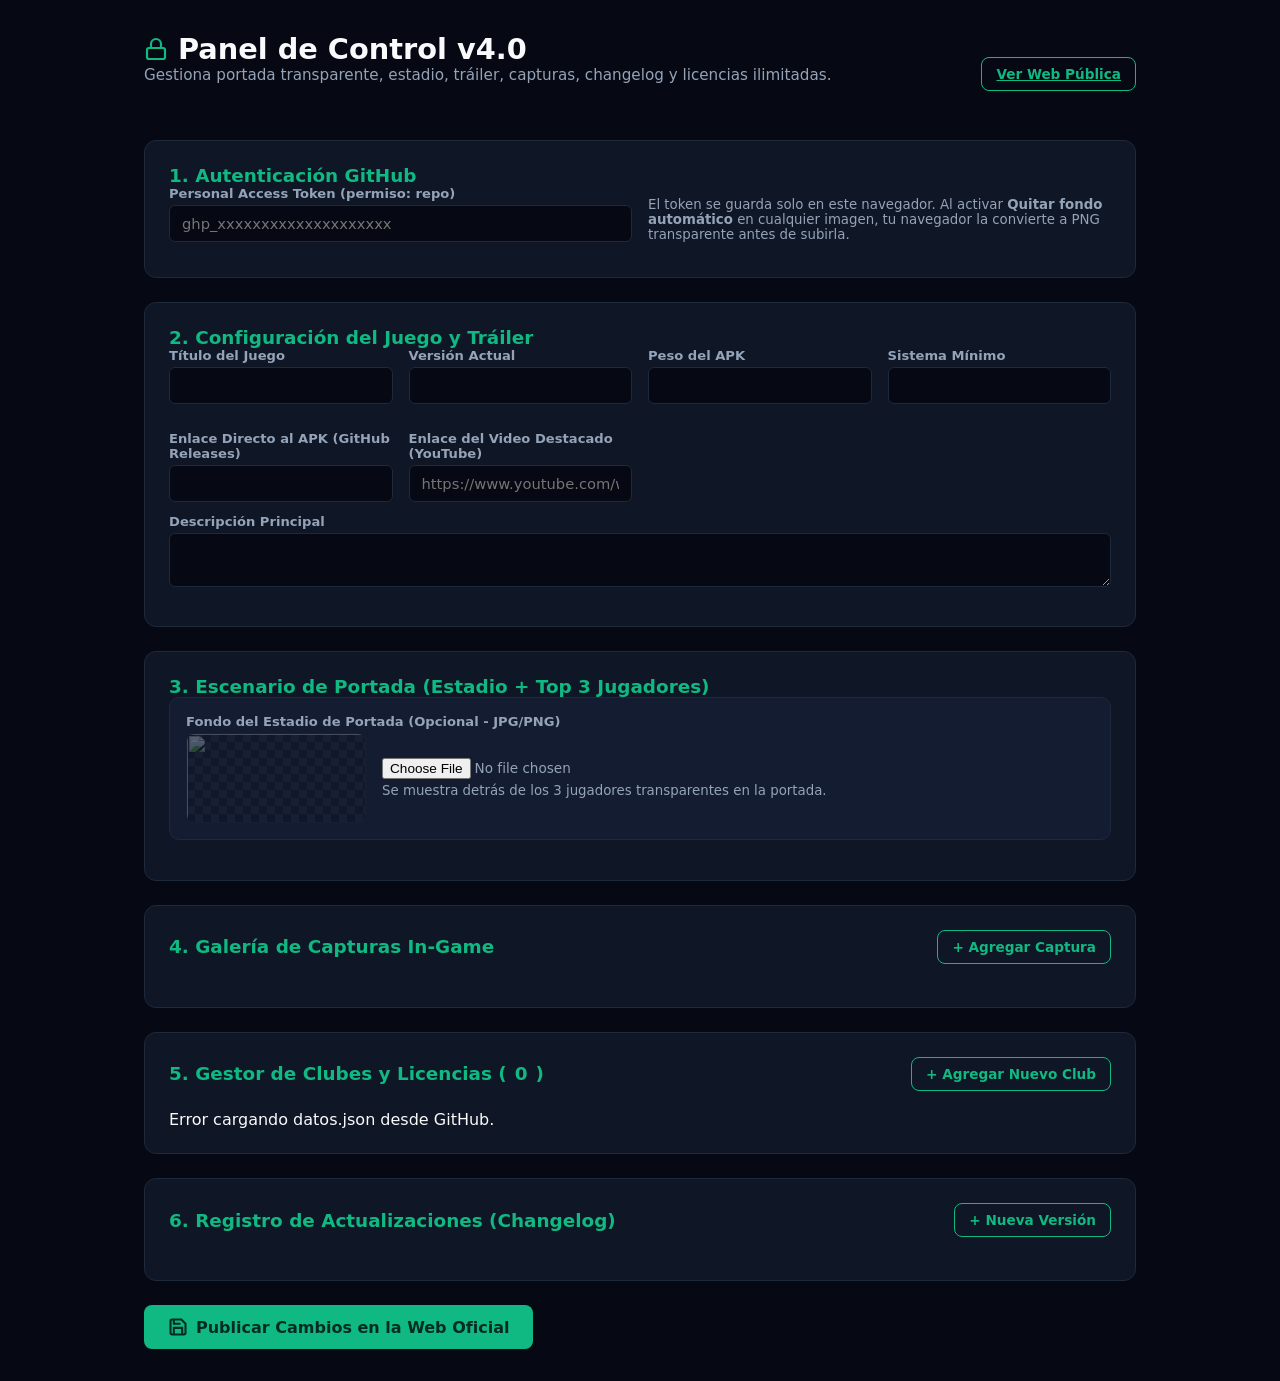
==== commit fc1579c6: "Add files via upload" ====
--- a/admin.html
+++ b/admin.html
@@ -3,45 +3,63 @@
 <head>
   <meta charset="UTF-8">
   <meta name="viewport" content="width=device-width, initial-scale=1.0">
-  <title>Panel Privado v3 | MthiGamesCR</title>
+  <title>Panel Privado v4.0 | MthiGamesCR</title>
   <style>
     :root {
-      --bg: #060913; --card: #0f1626; --border: #1e293b;
-      --accent: #10b981; --danger: #ef4444; --text: #f8fafc; --muted: #94a3b8;
+      --bg: #060913; --card: #0f1626; --card-alt: #131c31; --border: #1e293b;
+      --accent: #10b981; --accent-hover: #059669; --danger: #ef4444;
+      --text: #f8fafc; --muted: #94a3b8;
     }
     * { box-sizing: border-box; margin: 0; padding: 0; font-family: 'Segoe UI', system-ui, sans-serif; }
-    body { background: var(--bg); color: var(--text); padding: 2rem 5%; max-width: 1100px; margin: 0 auto; }
-    h1 { font-size: 1.8rem; margin-bottom: 0.4rem; display: flex; align-items: center; gap: 10px; }
+    body { background: var(--bg); color: var(--text); padding: 2rem 5%; max-width: 1120px; margin: 0 auto; }
+    header-top { display: flex; justify-content: space-between; align-items: center; flex-wrap: wrap; gap: 1rem; margin-bottom: 1.5rem; }
+    h1 { font-size: 1.8rem; display: flex; align-items: center; gap: 10px; }
     .sub { color: var(--muted); margin-bottom: 2rem; font-size: 0.95rem; }
     .panel { background: var(--card); border: 1px solid var(--border); border-radius: 12px; padding: 1.5rem; margin-bottom: 1.5rem; }
-    .panel-header { display: flex; justify-content: space-between; align-items: center; margin-bottom: 1rem; flex-wrap: wrap; gap: 10px; }
-    .panel h2 { font-size: 1.15rem; color: var(--accent); }
+    .panel-header { display: flex; justify-content: space-between; align-items: center; margin-bottom: 1.2rem; flex-wrap: wrap; gap: 0.5rem; }
+    .panel h2 { font-size: 1.15rem; color: var(--accent); display: flex; align-items: center; gap: 8px; }
     .grid-2 { display: grid; grid-template-columns: repeat(auto-fit, minmax(220px, 1fr)); gap: 1rem; }
-    .grid-3 { display: grid; grid-template-columns: repeat(auto-fit, minmax(240px, 1fr)); gap: 1rem; }
+    .grid-3 { display: grid; grid-template-columns: repeat(auto-fit, minmax(260px, 1fr)); gap: 1rem; }
     label { display: block; font-size: 0.82rem; color: var(--muted); margin-bottom: 4px; font-weight: 600; }
     input[type="text"], input[type="password"], textarea, select {
       width: 100%; background: #060913; border: 1px solid var(--border); color: var(--text);
-      padding: 9px 12px; border-radius: 6px; font-size: 0.92rem; margin-bottom: 0.6rem;
+      padding: 9px 12px; border-radius: 6px; font-size: 0.92rem; margin-bottom: 0.7rem;
     }
     input:focus, textarea:focus, select:focus { outline: none; border-color: var(--accent); }
-    .item-box { background: #090e1a; border: 1px solid var(--border); border-radius: 10px; padding: 1rem; }
-    .item-box img { width: 70px; height: 85px; object-fit: cover; border-radius: 8px; margin-bottom: 0.6rem; border: 1px solid var(--border); }
+    .sub-box { background: var(--card-alt); border: 1px solid var(--border); border-radius: 10px; padding: 1rem; }
+    .preview-img {
+      width: 100%; height: 140px; object-fit: contain; border-radius: 8px; margin-bottom: 0.8rem;
+      background-image: linear-gradient(45deg, #1e293b 25%, transparent 25%), linear-gradient(-45deg, #1e293b 25%, transparent 25%), linear-gradient(45deg, transparent 75%, #1e293b 75%), linear-gradient(-45deg, transparent 75%, #1e293b 75%);
+      background-size: 16px 16px; background-position: 0 0, 0 8px, 8px -8px, -8px 0;
+      background-color: #090d16; border: 1px solid var(--border);
+    }
+    .chk-row { display: flex; align-items: center; gap: 8px; font-size: 0.82rem; color: #e2e8f0; margin: 6px 0 10px; cursor: pointer; }
+    .chk-row input { width: auto; margin: 0; accent-color: var(--accent); }
     .club-row {
-      display: grid; grid-template-columns: 56px 1.2fr 0.9fr 1fr 1.1fr auto; gap: 0.8rem; align-items: center;
-      padding: 0.9rem 0; border-bottom: 1px solid var(--border);
-    }
-    .club-row:last-child { border-bottom: none; }
-    .club-row img { width: 48px; height: 48px; object-fit: contain; background: #060913; border-radius: 8px; padding: 4px; border: 1px solid var(--border); }
+      display: grid; grid-template-columns: 64px 1.2fr 0.9fr 1fr 1.2fr 42px; gap: 0.8rem; align-items: center;
+      padding: 0.9rem; background: var(--card-alt); border: 1px solid var(--border); border-radius: 8px; margin-bottom: 0.8rem;
+    }
+    .club-row img {
+      width: 56px; height: 56px; object-fit: contain; border-radius: 8px; padding: 4px;
+      background-color: #060913; border: 1px solid var(--border);
+    }
+    .club-row input, .club-row select { margin-bottom: 0; }
     .btn {
       background: var(--accent); color: #022c22; font-weight: 800; border: none;
       padding: 12px 24px; border-radius: 8px; cursor: pointer; font-size: 1rem;
-      display: inline-flex; align-items: center; gap: 8px;
-    }
-    .btn-sm { padding: 8px 14px; font-size: 0.85rem; border-radius: 6px; }
-    .btn-danger { background: rgba(239,68,68,0.15); color: #f87171; border: 1px solid rgba(239,68,68,0.4); }
-    .btn:hover { opacity: 0.9; }
+      display: inline-flex; align-items: center; gap: 8px; transition: 0.2s;
+    }
+    .btn:hover { background: var(--accent-hover); }
     .btn:disabled { opacity: 0.5; cursor: not-allowed; }
-    .status-msg { margin-top: 1rem; padding: 12px; border-radius: 8px; font-weight: 600; display: none; }
+    .btn-sm { padding: 8px 14px; font-size: 0.85rem; }
+    .btn-outline { background: transparent; border: 1px solid var(--accent); color: var(--accent); }
+    .btn-outline:hover { background: rgba(16,185,129,0.12); }
+    .btn-del {
+      background: rgba(239,68,68,0.15); color: var(--danger); border: 1px solid rgba(239,68,68,0.3);
+      width: 38px; height: 38px; border-radius: 6px; cursor: pointer; display: flex; align-items: center; justify-content: center;
+    }
+    .btn-del:hover { background: var(--danger); color: #fff; }
+    .status-msg { margin-top: 1rem; padding: 14px; border-radius: 8px; font-weight: 600; display: none; }
     .status-ok { background: rgba(16,185,129,0.15); color: var(--accent); border: 1px solid var(--accent); display: block; }
     .status-err { background: rgba(239,68,68,0.15); color: #f87171; border: 1px solid #f87171; display: block; }
     @media (max-width: 850px) { .club-row { grid-template-columns: 1fr; } }
@@ -49,62 +67,111 @@
 </head>
 <body>
 
-  <h1>
-    <svg width="24" height="24" viewBox="0 0 24 24" fill="none" stroke="#10b981" stroke-width="2"><rect x="3" y="11" width="18" height="11" rx="2" ry="2"></rect><path d="M7 11V7a5 5 0 0 1 10 0v4"></path></svg>
-    Panel de Control Privado (MthiGamesCR)
-  </h1>
-  <p class="sub">Administra jugadores de portada, galería de capturas, changelog y clubes licenciados.</p>
-
+  <header-top>
+    <div>
+      <h1>
+        <svg width="24" height="24" viewBox="0 0 24 24" fill="none" stroke="#10b981" stroke-width="2.2"><rect x="3" y="11" width="18" height="11" rx="2" ry="2"></rect><path d="M7 11V7a5 5 0 0 1 10 0v4"></path></svg>
+        Panel de Control v4.0
+      </h1>
+      <p class="sub">Gestiona portada transparente, estadio, tráiler, capturas, changelog y licencias ilimitadas.</p>
+    </div>
+    <a href="index.html" target="_blank" class="btn btn-sm btn-outline">Ver Web Pública</a>
+  </header-top>
+
+  <!-- 1. Seguridad -->
   <div class="panel">
-    <h2>1. Autenticación de Seguridad</h2>
-    <label>GitHub Personal Access Token (ghp_...)</label>
-    <input type="password" id="gh-token" placeholder="ghp_xxxxxxxxxxxxxxxxxxxx">
+    <h2>1. Autenticación GitHub</h2>
+    <div class="grid-2">
+      <div>
+        <label>Personal Access Token (permiso: repo)</label>
+        <input type="password" id="gh-token" placeholder="ghp_xxxxxxxxxxxxxxxxxxxx">
+      </div>
+      <div style="display:flex; align-items:center;">
+        <small style="color: var(--muted);">El token se guarda solo en este navegador. Al activar <strong>Quitar fondo automático</strong> en cualquier imagen, tu navegador la convierte a PNG transparente antes de subirla.</small>
+      </div>
+    </div>
   </div>
 
+  <!-- 2. Datos Generales y Video -->
   <div class="panel">
-    <h2>2. Datos Principales del Juego</h2>
+    <h2>2. Configuración del Juego y Tráiler</h2>
     <div class="grid-2">
-      <div><label>Título del Juego</label><input type="text" id="edit-titulo"></div>
-      <div><label>Versión Actual</label><input type="text" id="edit-version"></div>
-      <div><label>Peso del APK</label><input type="text" id="edit-tamano"></div>
-      <div><label>Enlace Directo al APK (Releases)</label><input type="text" id="edit-apk"></div>
+      <div>
+        <label>Título del Juego</label>
+        <input type="text" id="edit-titulo">
+      </div>
+      <div>
+        <label>Versión Actual</label>
+        <input type="text" id="edit-version">
+      </div>
+      <div>
+        <label>Peso del APK</label>
+        <input type="text" id="edit-tamano">
+      </div>
+      <div>
+        <label>Sistema Mínimo</label>
+        <input type="text" id="edit-android">
+      </div>
+      <div>
+        <label>Enlace Directo al APK (GitHub Releases)</label>
+        <input type="text" id="edit-apk">
+      </div>
+      <div>
+        <label>Enlace del Video Destacado (YouTube)</label>
+        <input type="text" id="edit-trailer" placeholder="https://www.youtube.com/watch?v=...">
+      </div>
     </div>
     <label>Descripción Principal</label>
     <textarea id="edit-subtitulo" rows="2"></textarea>
   </div>
 
+  <!-- 3. Escenario de Portada (Estadio + Top 3 Jugadores) -->
   <div class="panel">
-    <h2>3. Top 3 Jugadores de Portada (Uniformes Destacados)</h2>
-    <div id="destacados-editor" class="grid-3"></div>
+    <h2>3. Escenario de Portada (Estadio + Top 3 Jugadores)</h2>
+    <div class="sub-box" style="margin-bottom: 1rem;">
+      <label>Fondo del Estadio de Portada (Opcional - JPG/PNG)</label>
+      <div style="display:flex; gap:1rem; align-items:center; flex-wrap:wrap;">
+        <img id="prev-estadio" src="estadio-bg.png" class="preview-img" style="width:180px; height:90px; margin:0;" onerror="this.style.opacity='0.3'">
+        <div>
+          <input type="file" id="file-estadio" accept="image/*" style="font-size:0.85rem; color:var(--muted);">
+          <small style="display:block; color:var(--muted); margin-top:4px;">Se muestra detrás de los 3 jugadores transparentes en la portada.</small>
+        </div>
+      </div>
+    </div>
+
+    <div class="grid-3" id="destacados-editor"></div>
   </div>
 
+  <!-- 4. Galería de Capturas -->
   <div class="panel">
     <div class="panel-header">
       <h2>4. Galería de Capturas In-Game</h2>
-      <button type="button" class="btn btn-sm" onclick="agregarCaptura()">+ Agregar Captura</button>
+      <button type="button" class="btn btn-sm btn-outline" onclick="agregarCaptura()">+ Agregar Captura</button>
     </div>
-    <div id="capturas-editor" class="grid-2"></div>
+    <div class="grid-2" id="capturas-editor"></div>
   </div>
 
+  <!-- 5. Gestor Ilimitado de Clubes -->
   <div class="panel">
     <div class="panel-header">
-      <h2>5. Historial de Actualizaciones (Changelog)</h2>
-      <button type="button" class="btn btn-sm" onclick="agregarChangelog()">+ Nueva Versión</button>
-    </div>
-    <div id="changelog-editor" class="grid-2"></div>
-  </div>
-
-  <div class="panel">
-    <div class="panel-header">
-      <h2>6. Gestión Ilimitada de Clubes</h2>
-      <button type="button" class="btn btn-sm" onclick="agregarClub()">+ Agregar Nuevo Club</button>
+      <h2>5. Gestor de Clubes y Licencias (<span id="club-count">0</span>)</h2>
+      <button type="button" class="btn btn-sm btn-outline" onclick="agregarClub()">+ Agregar Nuevo Club</button>
     </div>
     <div id="clubs-editor">Cargando clubes...</div>
   </div>
 
+  <!-- 6. Historial de Actualizaciones (Changelog) -->
+  <div class="panel">
+    <div class="panel-header">
+      <h2>6. Registro de Actualizaciones (Changelog)</h2>
+      <button type="button" class="btn btn-sm btn-outline" onclick="agregarChangelog()">+ Nueva Versión</button>
+    </div>
+    <div id="changelog-editor"></div>
+  </div>
+
   <button id="btn-save" class="btn" onclick="guardarCambios()">
     <svg width="20" height="20" viewBox="0 0 24 24" fill="none" stroke="currentColor" stroke-width="2.5"><path d="M19 21H5a2 2 0 0 1-2-2V5a2 2 0 0 1 2-2h11l5 5v11a2 2 0 0 1-2 2z"></path><polyline points="17 21 17 13 7 13 7 21"></polyline><polyline points="7 3 7 8 15 8"></polyline></svg>
-    Publicar Todos los Cambios
+    Publicar Cambios en la Web Oficial
   </button>
 
   <div id="feedback" class="status-msg"></div>
@@ -126,110 +193,94 @@
 
         if (!appData.destacados) {
           appData.destacados = [
-            { posicion: "Izquierda", imagen: "jugador1.png", club: "Uniforme Genérico" },
-            { posicion: "Centro", imagen: "jugador2.png", club: "Uniforme Genérico" },
-            { posicion: "Derecha", imagen: "jugador3.png", club: "Uniforme Genérico" }
+            { posicion: 'Izquierda', imagen: 'jugador1.png', club: 'Uniforme Genérico' },
+            { posicion: 'Centro', imagen: 'jugador2.png', club: 'Uniforme Genérico' },
+            { posicion: 'Derecha', imagen: 'jugador3.png', club: 'Uniforme Genérico' }
           ];
         }
         if (!appData.capturas) appData.capturas = [];
         if (!appData.changelog) appData.changelog = [];
 
-        document.getElementById('edit-titulo').value = appData.juego.titulo;
-        document.getElementById('edit-version').value = appData.juego.version;
-        document.getElementById('edit-tamano').value = appData.juego.tamano;
-        document.getElementById('edit-apk').value = appData.juego.apkUrl;
-        document.getElementById('edit-subtitulo').value = appData.juego.subtitulo;
+        document.getElementById('edit-titulo').value = appData.juego.titulo || '';
+        document.getElementById('edit-version').value = appData.juego.version || '';
+        document.getElementById('edit-tamano').value = appData.juego.tamano || '';
+        document.getElementById('edit-android').value = appData.juego.androidMinimo || 'Android 8.0+';
+        document.getElementById('edit-apk').value = appData.juego.apkUrl || '';
+        document.getElementById('edit-trailer').value = appData.juego.trailerUrl || appData.juego.youtubeUrl || '';
+        document.getElementById('edit-subtitulo').value = appData.juego.subtitulo || '';
+        if (appData.juego.estadioBg) {
+          document.getElementById('prev-estadio').src = appData.juego.estadioBg + '?t=' + Date.now();
+        }
 
         renderDestacados();
         renderCapturas();
+        renderClubes();
         renderChangelog();
-        renderClubes();
       } catch (e) {
-        document.getElementById('clubs-editor').textContent = 'Error cargando datos.json.';
+        document.getElementById('clubs-editor').textContent = 'Error cargando datos.json desde GitHub.';
       }
     }
 
     function renderDestacados() {
       const cont = document.getElementById('destacados-editor');
       cont.innerHTML = '';
-      appData.destacados.forEach((d, i) => {
-        cont.innerHTML += `
-          <div class="item-box">
-            <strong>Posición: ${d.posicion}</strong><br><br>
-            <img src="${d.imagen}?t=${Date.now()}" onerror="this.src='escudo-generico.svg'">
-            <label>Nombre del Club / Uniforme</label>
-            <input type="text" id="dest-club-${i}" value="${d.club}">
-            <label>Subir Imagen Jugador (PNG/JPG)</label>
-            <input type="file" id="dest-file-${i}" accept="image/*" style="font-size:0.8rem;">
-          </div>
+      const labels = ['Jugador 1 (Izquierda)', 'Jugador 2 (Centro Protagonista)', 'Jugador 3 (Derecha)'];
+      appData.destacados.forEach((item, idx) => {
+        const div = document.createElement('div');
+        div.className = 'sub-box';
+        div.innerHTML = `
+          <label>${labels[idx] || 'Jugador ' + (idx+1)}</label>
+          <img src="${item.imagen}?t=${Date.now()}" class="preview-img" onerror="this.src='escudo-generico.svg'">
+          <label>Etiqueta del Uniforme / Club</label>
+          <input type="text" id="dest-club-${idx}" value="${item.club}">
+          <label>Subir Nueva Imagen</label>
+          <input type="file" id="dest-file-${idx}" accept="image/*" style="font-size:0.8rem; color:var(--muted);">
+          <label class="chk-row">
+            <input type="checkbox" id="dest-rmbg-${idx}" checked>
+            Quitar fondo automáticamente (PNG transparente)
+          </label>
+          <label style="font-size:0.75rem;">Tolerancia de borrado (15 - 60): <span id="tol-val-${idx}">32</span></label>
+          <input type="range" id="dest-tol-${idx}" min="10" max="75" value="32" oninput="document.getElementById('tol-val-${idx}').textContent=this.value" style="width:100%;">
         `;
+        cont.appendChild(div);
       });
     }
 
     function renderCapturas() {
       const cont = document.getElementById('capturas-editor');
       cont.innerHTML = '';
-      appData.capturas.forEach((cap, i) => {
-        cont.innerHTML += `
-          <div class="item-box">
-            <div style="display:flex; justify-content:space-between; align-items:center; margin-bottom:8px;">
-              <strong>Captura #${i + 1}</strong>
-              <button type="button" class="btn btn-sm btn-danger" onclick="eliminarCaptura(${i})">Eliminar</button>
-            </div>
-            <img src="${cap.imagen}?t=${Date.now()}" style="width:100%; height:110px; object-fit:cover;" onerror="this.src='escudo-generico.svg'">
-            <label>Título de la captura</label>
-            <input type="text" id="cap-title-${i}" value="${cap.titulo}">
-            <label>Subir imagen</label>
-            <input type="file" id="cap-file-${i}" accept="image/*" style="font-size:0.8rem;">
+      appData.capturas.forEach((cap, idx) => {
+        const div = document.createElement('div');
+        div.className = 'sub-box';
+        div.innerHTML = `
+          <div style="display:flex; justify-content:space-between; align-items:center; margin-bottom:6px;">
+            <label style="margin:0;">Captura #${idx + 1}</label>
+            <button type="button" class="btn-del" style="width:28px; height:28px;" onclick="eliminarCaptura(${idx})">X</button>
           </div>
+          <img src="${cap.imagen}?t=${Date.now()}" class="preview-img" style="height:110px;" onerror="this.src='escudo-generico.svg'">
+          <label>Título de la Captura</label>
+          <input type="text" id="cap-tit-${idx}" value="${cap.titulo}">
+          <input type="file" id="cap-file-${idx}" accept="image/*" style="font-size:0.8rem; color:var(--muted);">
         `;
+        cont.appendChild(div);
       });
     }
 
     function agregarCaptura() {
-      appData.capturas.push({ titulo: "Nueva captura del juego", imagen: "escudo-generico.svg" });
+      sincronizarMemoria();
+      appData.capturas.push({ titulo: 'Nueva captura del juego', imagen: 'escudo-generico.svg' });
       renderCapturas();
     }
 
-    function eliminarCaptura(i) {
-      appData.capturas.splice(i, 1);
+    function eliminarCaptura(idx) {
+      sincronizarMemoria();
+      appData.capturas.splice(idx, 1);
       renderCapturas();
-    }
-
-    function renderChangelog() {
-      const cont = document.getElementById('changelog-editor');
-      cont.innerHTML = '';
-      appData.changelog.forEach((cl, i) => {
-        const lines = (cl.cambios || []).join('\n');
-        cont.innerHTML += `
-          <div class="item-box">
-            <div style="display:flex; justify-content:space-between; align-items:center; margin-bottom:8px;">
-              <strong>Versión #${i + 1}</strong>
-              <button type="button" class="btn btn-sm btn-danger" onclick="eliminarChangelog(${i})">Eliminar</button>
-            </div>
-            <div class="grid-2">
-              <div><label>Versión</label><input type="text" id="cl-ver-${i}" value="${cl.version}"></div>
-              <div><label>Fecha</label><input type="text" id="cl-date-${i}" value="${cl.fecha}"></div>
-            </div>
-            <label>Lista de novedades (una por línea)</label>
-            <textarea id="cl-items-${i}" rows="3">${lines}</textarea>
-          </div>
-        `;
-      });
-    }
-
-    function agregarChangelog() {
-      appData.changelog.unshift({ version: "v0.2.0", fecha: "Noviembre 2026", cambios: ["Mejoras generales de jugabilidad."] });
-      renderChangelog();
-    }
-
-    function eliminarChangelog(i) {
-      appData.changelog.splice(i, 1);
-      renderChangelog();
     }
 
     function renderClubes() {
       const cont = document.getElementById('clubs-editor');
+      document.getElementById('club-count').textContent = appData.clubes.length;
       cont.innerHTML = '';
       appData.clubes.forEach((club, index) => {
         const row = document.createElement('div');
@@ -238,7 +289,7 @@
           <img src="${club.escudo}?t=${Date.now()}" onerror="this.src='escudo-generico.svg'">
           <div>
             <label>Nombre del Club</label>
-            <input type="text" id="club-name-${index}" value="${club.nombre}">
+            <input type="text" id="club-nom-${index}" value="${club.nombre}">
           </div>
           <div>
             <label>País</label>
@@ -248,35 +299,114 @@
             <label>Estado</label>
             <select id="lic-${index}">
               <option value="false" ${!club.licenciado ? 'selected' : ''}>Pendiente</option>
-              <option value="true" ${club.licenciado ? 'selected' : ''}>Licenciado</option>
+              <option value="true" ${club.licenciado ? 'selected' : ''}>Oficial Licenciado</option>
             </select>
           </div>
           <div>
             <label>Escudo (PNG/SVG)</label>
-            <input type="file" id="file-${index}" accept="image/*" style="font-size:0.78rem;">
+            <input type="file" id="file-${index}" accept="image/*" style="font-size:0.75rem; color:var(--muted);">
+            <label class="chk-row" style="margin:4px 0 0; font-size:0.75rem;">
+              <input type="checkbox" id="club-rmbg-${index}"> Quitar fondo
+            </label>
           </div>
-          <button type="button" class="btn btn-sm btn-danger" onclick="eliminarClub(${index})">Quitar</button>
+          <button type="button" class="btn-del" title="Eliminar club" onclick="eliminarClub(${index})">
+            <svg width="16" height="16" viewBox="0 0 24 24" fill="none" stroke="currentColor" stroke-width="2.2"><polyline points="3 6 5 6 21 6"></polyline><path d="M19 6v14a2 2 0 0 1-2 2H7a2 2 0 0 1-2-2V6m3 0V4a2 2 0 0 1 2-2h4a2 2 0 0 1 2 2v2"></path></svg>
+          </button>
         `;
         cont.appendChild(row);
       });
     }
 
     function agregarClub() {
-      const id = 'club_' + Date.now();
+      sincronizarMemoria();
+      const uid = 'club_' + Date.now();
       appData.clubes.unshift({
-        id: id,
-        nombre: "Nuevo Club FC",
-        pais: "Costa Rica",
-        estado: "Pendiente de licencia",
+        id: uid,
+        nombre: 'Nuevo Club',
+        pais: 'Costa Rica',
+        estado: 'Pendiente de licencia',
         licenciado: false,
-        escudo: "escudo-generico.svg"
+        escudo: 'escudo-generico.svg'
       });
       renderClubes();
     }
 
     function eliminarClub(index) {
+      sincronizarMemoria();
       appData.clubes.splice(index, 1);
       renderClubes();
+    }
+
+    function renderChangelog() {
+      const cont = document.getElementById('changelog-editor');
+      cont.innerHTML = '';
+      appData.changelog.forEach((log, idx) => {
+        const div = document.createElement('div');
+        div.className = 'sub-box';
+        div.style.marginBottom = '0.8rem';
+        div.innerHTML = `
+          <div style="display:flex; justify-content:space-between; gap:1rem; margin-bottom:0.5rem;">
+            <div style="flex:1;">
+              <label>Versión</label>
+              <input type="text" id="log-ver-${idx}" value="${log.version}">
+            </div>
+            <div style="flex:1;">
+              <label>Fecha</label>
+              <input type="text" id="log-fec-${idx}" value="${log.fecha}">
+            </div>
+            <button type="button" class="btn-del" style="margin-top:20px;" onclick="eliminarChangelog(${idx})">X</button>
+          </div>
+          <label>Lista de novedades (una por línea)</label>
+          <textarea id="log-txt-${idx}" rows="3">${(log.cambios || []).join('\n')}</textarea>
+        `;
+        cont.appendChild(div);
+      });
+    }
+
+    function agregarChangelog() {
+      sincronizarMemoria();
+      appData.changelog.unshift({
+        version: 'v0.2.0',
+        fecha: 'Noviembre 2026',
+        cambios: ['Nueva actualización del juego.']
+      });
+      renderChangelog();
+    }
+
+    function eliminarChangelog(idx) {
+      sincronizarMemoria();
+      appData.changelog.splice(idx, 1);
+      renderChangelog();
+    }
+
+    function sincronizarMemoria() {
+      appData.destacados.forEach((d, i) => {
+        const el = document.getElementById(`dest-club-${i}`);
+        if (el) d.club = el.value;
+      });
+      appData.capturas.forEach((c, i) => {
+        const el = document.getElementById(`cap-tit-${i}`);
+        if (el) c.titulo = el.value;
+      });
+      appData.clubes.forEach((c, i) => {
+        const nom = document.getElementById(`club-nom-${i}`);
+        const pais = document.getElementById(`club-pais-${i}`);
+        const lic = document.getElementById(`lic-${i}`);
+        if (nom) c.nombre = nom.value;
+        if (pais) c.pais = pais.value;
+        if (lic) {
+          c.licenciado = lic.value === 'true';
+          c.estado = c.licenciado ? 'Club Oficial Licenciado' : 'Pendiente de licencia';
+        }
+      });
+      appData.changelog.forEach((l, i) => {
+        const v = document.getElementById(`log-ver-${i}`);
+        const f = document.getElementById(`log-fec-${i}`);
+        const t = document.getElementById(`log-txt-${i}`);
+        if (v) l.version = v.value;
+        if (f) l.fecha = f.value;
+        if (t) l.cambios = t.value.split('\n').map(s => s.trim()).filter(Boolean);
+      });
     }
 
     function fileToBase64(file) {
@@ -288,6 +418,87 @@
       });
     }
 
+    // Removedor de fondo automático por inundación desde bordes (Flood Fill + Suavizado)
+    function removeBackgroundFromFile(file, tolerance = 32) {
+      return new Promise((resolve, reject) => {
+        const img = new Image();
+        const url = URL.createObjectURL(file);
+        img.onload = () => {
+          const canvas = document.createElement('canvas');
+          canvas.width = img.width;
+          canvas.height = img.height;
+          const ctx = canvas.getContext('2d');
+          ctx.drawImage(img, 0, 0);
+
+          const imgData = ctx.getImageData(0, 0, canvas.width, canvas.height);
+          const data = imgData.data;
+          const w = canvas.width;
+          const h = canvas.height;
+
+          // Muestrear color de fondo desde las 4 esquinas
+          const corners = [0, (w - 1) * 4, ((h - 1) * w) * 4, ((h * w) - 1) * 4];
+          let bgR = 0, bgG = 0, bgB = 0;
+          corners.forEach(idx => {
+            bgR += data[idx];
+            bgG += data[idx + 1];
+            bgB += data[idx + 2];
+          });
+          bgR = Math.round(bgR / 4);
+          bgG = Math.round(bgG / 4);
+          bgB = Math.round(bgB / 4);
+
+          const visited = new Uint8Array(w * h);
+          const stack = [];
+
+          // Iniciar flood-fill desde todos los bordes exteriores
+          for (let x = 0; x < w; x++) {
+            stack.push(x);
+            stack.push((h - 1) * w + x);
+          }
+          for (let y = 0; y < h; y++) {
+            stack.push(y * w);
+            stack.push(y * w + (w - 1));
+          }
+
+          function colorDist(pos) {
+            const i = pos * 4;
+            const dr = data[i] - bgR;
+            const dg = data[i + 1] - bgG;
+            const db = data[i + 2] - bgB;
+            return Math.sqrt(dr * dr + dg * dg + db * db);
+          }
+
+          while (stack.length > 0) {
+            const pos = stack.pop();
+            if (visited[pos]) continue;
+            visited[pos] = 1;
+
+            const dist = colorDist(pos);
+            if (dist <= tolerance) {
+              data[pos * 4 + 3] = 0; // Transparente total
+              const x = pos % w;
+              const y = (pos - x) / w;
+              if (x > 0 && !visited[pos - 1]) stack.push(pos - 1);
+              if (x < w - 1 && !visited[pos + 1]) stack.push(pos + 1);
+              if (y > 0 && !visited[pos - w]) stack.push(pos - w);
+              if (y < h - 1 && !visited[pos + w]) stack.push(pos + w);
+            } else if (dist <= tolerance * 1.45) {
+              // Suavizado de borde (anti-aliasing)
+              const alpha = Math.min(255, Math.round(((dist - tolerance) / (tolerance * 0.45)) * 255));
+              data[pos * 4 + 3] = Math.min(data[pos * 4 + 3], alpha);
+            }
+          }
+
+          ctx.putImageData(imgData, 0, 0);
+          URL.revokeObjectURL(url);
+          const pngDataUrl = canvas.toDataURL('image/png');
+          resolve(pngDataUrl.split(',')[1]);
+        };
+        img.onerror = reject;
+        img.src = url;
+      });
+    }
+
     function textToBase64(text) {
       const bytes = new TextEncoder().encode(text);
       const binString = Array.from(bytes, (byte) => String.fromCodePoint(byte)).join('');
@@ -309,7 +520,10 @@
 
       const res = await fetch(`https://api.github.com/repos/${OWNER}/${REPO}/contents/${path}`, {
         method: 'PUT',
-        headers: { Authorization: `token ${token}`, 'Content-Type': 'application/json' },
+        headers: {
+          Authorization: `token ${token}`,
+          'Content-Type': 'application/json'
+        },
         body: JSON.stringify(body)
       });
       if (!res.ok) throw new Error('Error subiendo ' + path);
@@ -322,81 +536,100 @@
 
       if (!token) {
         fb.className = 'status-msg status-err';
-        fb.textContent = 'Debes ingresar tu Token de GitHub (ghp_...).';
+        fb.textContent = 'Debes ingresar tu Token de GitHub para guardar cambios.';
         return;
       }
 
       localStorage.setItem('mthi_gh_token', token);
       btn.disabled = true;
       fb.className = 'status-msg status-ok';
-      fb.textContent = 'Guardando imágenes y actualizando la web oficial...';
+      fb.textContent = 'Procesando imágenes y actualizando la web oficial...';
 
       try {
+        sincronizarMemoria();
+
         appData.juego.titulo = document.getElementById('edit-titulo').value;
         appData.juego.version = document.getElementById('edit-version').value;
         appData.juego.tamano = document.getElementById('edit-tamano').value;
+        appData.juego.androidMinimo = document.getElementById('edit-android').value;
         appData.juego.apkUrl = document.getElementById('edit-apk').value;
+        appData.juego.trailerUrl = document.getElementById('edit-trailer').value;
         appData.juego.subtitulo = document.getElementById('edit-subtitulo').value;
 
+        // Fondo de estadio
+        const estFile = document.getElementById('file-estadio');
+        if (estFile && estFile.files.length > 0) {
+          const f = estFile.files[0];
+          const ext = f.name.split('.').pop();
+          const path = `estadio-bg.${ext}`;
+          const b64 = await fileToBase64(f);
+          await subirArchivoGitHub(path, b64, token, 'Actualizar fondo de estadio');
+          appData.juego.estadioBg = path;
+        }
+
+        // Top 3 jugadores con opción de quitar fondo automático
         for (let i = 0; i < appData.destacados.length; i++) {
-          appData.destacados[i].club = document.getElementById(`dest-club-${i}`).value;
           const fInput = document.getElementById(`dest-file-${i}`);
           if (fInput && fInput.files.length > 0) {
-            const file = fInput.files[0];
-            const ext = file.name.split('.').pop();
-            const path = `destacados/jugador_${i + 1}.${ext}`;
-            const b64 = await fileToBase64(file);
+            const f = fInput.files[0];
+            const rmBg = document.getElementById(`dest-rmbg-${i}`).checked;
+            const tol = parseInt(document.getElementById(`dest-tol-${i}`).value, 10) || 32;
+            let b64, path;
+            if (rmBg) {
+              b64 = await removeBackgroundFromFile(f, tol);
+              path = `jugador${i + 1}.png`;
+            } else {
+              const ext = f.name.split('.').pop();
+              b64 = await fileToBase64(f);
+              path = `jugador${i + 1}.${ext}`;
+            }
             await subirArchivoGitHub(path, b64, token, `Actualizar jugador destacado ${i + 1}`);
             appData.destacados[i].imagen = path;
           }
         }
 
+        // Capturas
         for (let i = 0; i < appData.capturas.length; i++) {
-          appData.capturas[i].titulo = document.getElementById(`cap-title-${i}`).value;
-          const cInput = document.getElementById(`cap-file-${i}`);
-          if (cInput && cInput.files.length > 0) {
-            const file = cInput.files[0];
-            const ext = file.name.split('.').pop();
-            const path = `capturas/cap_${Date.now()}_${i}.${ext}`;
-            const b64 = await fileToBase64(file);
+          const fInput = document.getElementById(`cap-file-${i}`);
+          if (fInput && fInput.files.length > 0) {
+            const f = fInput.files[0];
+            const ext = f.name.split('.').pop();
+            const path = `capturas/cap_${i + 1}_${Date.now()}.${ext}`;
+            const b64 = await fileToBase64(f);
             await subirArchivoGitHub(path, b64, token, `Subir captura ${i + 1}`);
             appData.capturas[i].imagen = path;
           }
         }
 
-        for (let i = 0; i < appData.changelog.length; i++) {
-          appData.changelog[i].version = document.getElementById(`cl-ver-${i}`).value;
-          appData.changelog[i].fecha = document.getElementById(`cl-date-${i}`).value;
-          const rawLines = document.getElementById(`cl-items-${i}`).value;
-          appData.changelog[i].cambios = rawLines.split('\n').map(l => l.trim()).filter(l => l.length > 0);
-        }
-
+        // Clubes
         for (let i = 0; i < appData.clubes.length; i++) {
-          appData.clubes[i].nombre = document.getElementById(`club-name-${i}`).value;
-          appData.clubes[i].pais = document.getElementById(`club-pais-${i}`).value;
-          const isLic = document.getElementById(`lic-${i}`).value === 'true';
-          appData.clubes[i].licenciado = isLic;
-          appData.clubes[i].estado = isLic ? 'Club Oficial Licenciado' : 'Pendiente de licencia';
-
-          const fileInput = document.getElementById(`file-${i}`);
-          if (fileInput && fileInput.files.length > 0) {
-            const file = fileInput.files[0];
-            const ext = file.name.split('.').pop();
-            const fileName = `escudos/${appData.clubes[i].id}.${ext}`;
-            const b64 = await fileToBase64(file);
-            await subirArchivoGitHub(fileName, b64, token, `Actualizar escudo de ${appData.clubes[i].nombre}`);
-            appData.clubes[i].escudo = fileName;
+          const fInput = document.getElementById(`file-${i}`);
+          if (fInput && fInput.files.length > 0) {
+            const f = fInput.files[0];
+            const rmBg = document.getElementById(`club-rmbg-${i}`).checked;
+            let b64, path;
+            if (rmBg) {
+              b64 = await removeBackgroundFromFile(f, 30);
+              path = `escudos/${appData.clubes[i].id}.png`;
+            } else {
+              const ext = f.name.split('.').pop();
+              b64 = await fileToBase64(f);
+              path = `escudos/${appData.clubes[i].id}.${ext}`;
+            }
+            await subirArchivoGitHub(path, b64, token, `Actualizar escudo de ${appData.clubes[i].nombre}`);
+            appData.clubes[i].escudo = path;
           }
         }
 
         const jsonStr = JSON.stringify(appData, null, 2);
-        await subirArchivoGitHub('datos.json', textToBase64(jsonStr), token, 'Actualizar configuración completa v3');
-
-        fb.textContent = 'Cambios publicados correctamente. Recargando...';
-        setTimeout(() => location.reload(), 1800);
+        const jsonBase64 = textToBase64(jsonStr);
+        await subirArchivoGitHub('datos.json', jsonBase64, token, 'Actualizar configuración web v4.0');
+
+        fb.textContent = '¡Cambios publicados! La web oficial y las imágenes transparentes ya están activas.';
+        setTimeout(() => location.reload(), 2000);
       } catch (err) {
         fb.className = 'status-msg status-err';
-        fb.textContent = 'Error al guardar: revisa tu Token de GitHub y conexión.';
+        fb.textContent = 'Error al publicar: Verifica que tu Token de GitHub (ghp_...) tenga permiso de repositorio (repo).';
       } finally {
         btn.disabled = false;
       }
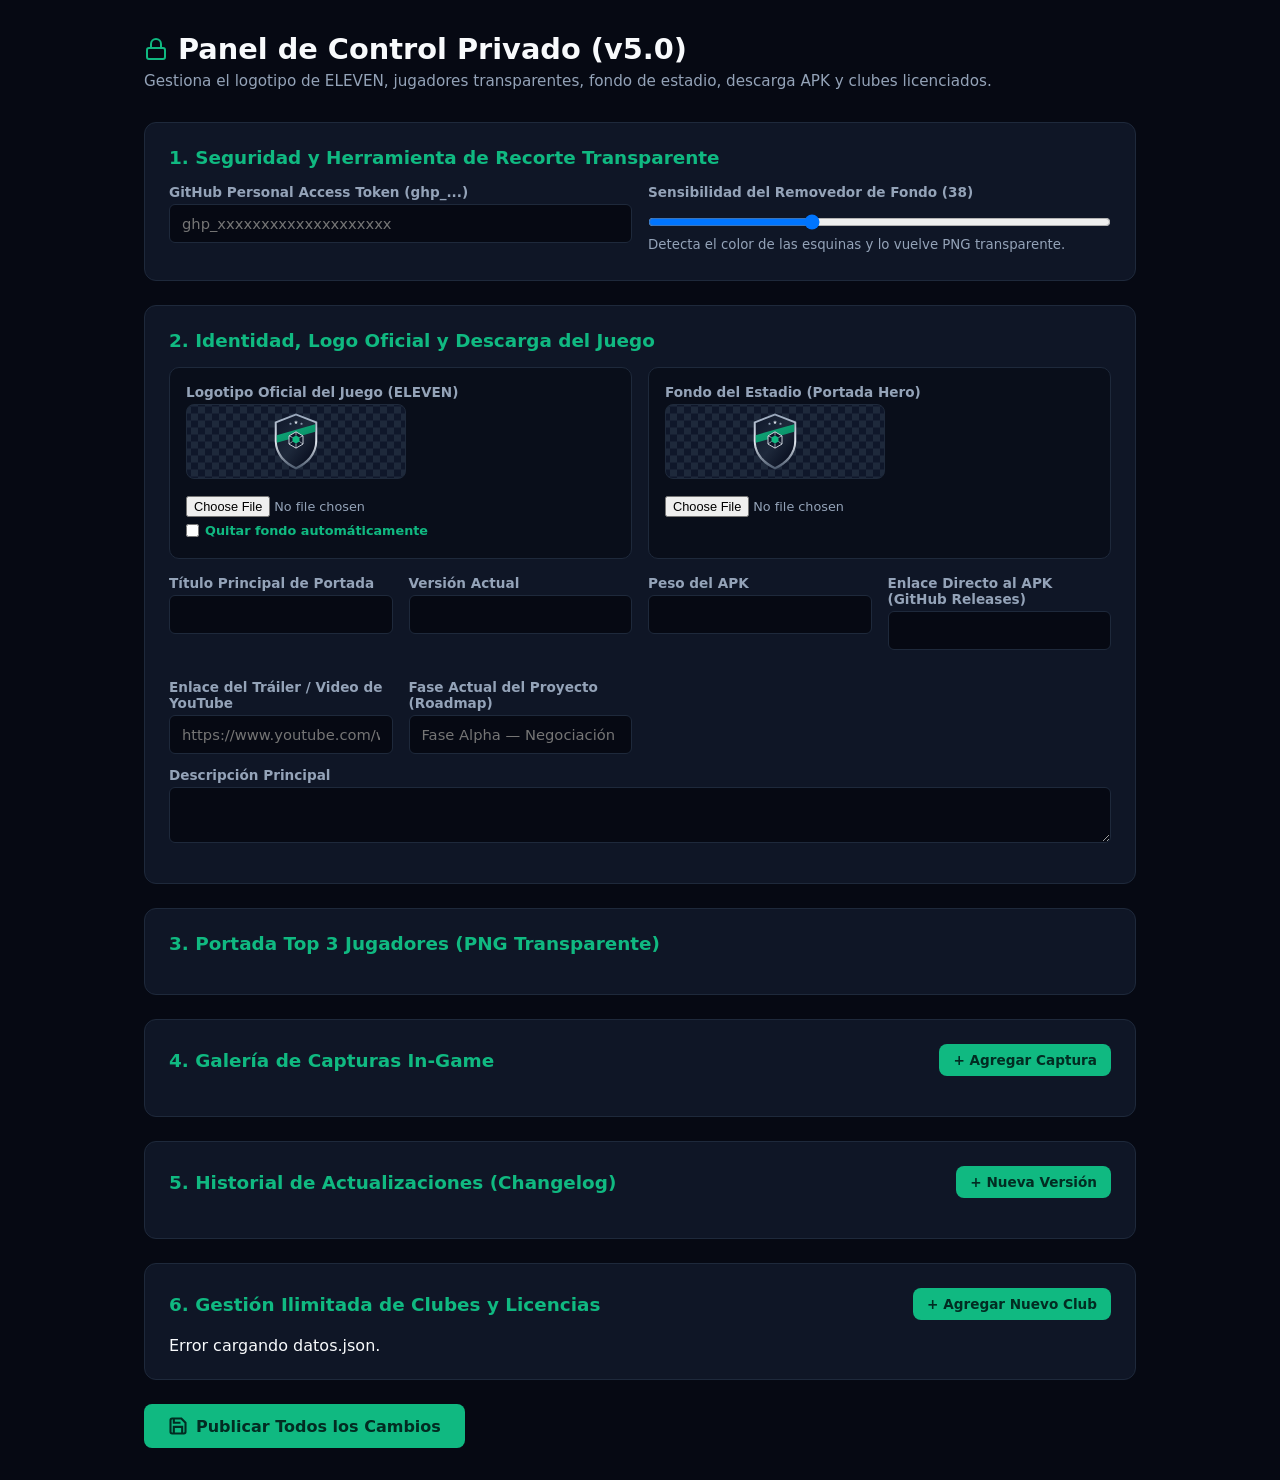
==== commit 5ac7d19b: "Add files via upload" ====
--- a/admin.html
+++ b/admin.html
@@ -3,101 +3,102 @@
 <head>
   <meta charset="UTF-8">
   <meta name="viewport" content="width=device-width, initial-scale=1.0">
-  <title>Panel Privado v4.0 | MthiGamesCR</title>
+  <title>Panel Privado v5.0 | ELEVEN - MthiGamesCR</title>
   <style>
     :root {
-      --bg: #060913; --card: #0f1626; --card-alt: #131c31; --border: #1e293b;
-      --accent: #10b981; --accent-hover: #059669; --danger: #ef4444;
-      --text: #f8fafc; --muted: #94a3b8;
+      --bg: #060913; --card: #0f1626; --border: #1e293b;
+      --accent: #10b981; --danger: #ef4444; --text: #f8fafc; --muted: #94a3b8;
     }
     * { box-sizing: border-box; margin: 0; padding: 0; font-family: 'Segoe UI', system-ui, sans-serif; }
     body { background: var(--bg); color: var(--text); padding: 2rem 5%; max-width: 1120px; margin: 0 auto; }
-    header-top { display: flex; justify-content: space-between; align-items: center; flex-wrap: wrap; gap: 1rem; margin-bottom: 1.5rem; }
-    h1 { font-size: 1.8rem; display: flex; align-items: center; gap: 10px; }
+    h1 { font-size: 1.8rem; margin-bottom: 0.4rem; display: flex; align-items: center; gap: 10px; }
     .sub { color: var(--muted); margin-bottom: 2rem; font-size: 0.95rem; }
     .panel { background: var(--card); border: 1px solid var(--border); border-radius: 12px; padding: 1.5rem; margin-bottom: 1.5rem; }
-    .panel-header { display: flex; justify-content: space-between; align-items: center; margin-bottom: 1.2rem; flex-wrap: wrap; gap: 0.5rem; }
-    .panel h2 { font-size: 1.15rem; color: var(--accent); display: flex; align-items: center; gap: 8px; }
+    .panel-header { display: flex; justify-content: space-between; align-items: center; margin-bottom: 1rem; flex-wrap: wrap; gap: 10px; }
+    .panel h2 { font-size: 1.15rem; color: var(--accent); margin: 0; }
     .grid-2 { display: grid; grid-template-columns: repeat(auto-fit, minmax(220px, 1fr)); gap: 1rem; }
-    .grid-3 { display: grid; grid-template-columns: repeat(auto-fit, minmax(260px, 1fr)); gap: 1rem; }
-    label { display: block; font-size: 0.82rem; color: var(--muted); margin-bottom: 4px; font-weight: 600; }
+    .grid-3 { display: grid; grid-template-columns: repeat(auto-fit, minmax(260px, 1fr)); gap: 1.2rem; }
+    label { display: block; font-size: 0.85rem; color: var(--muted); margin-bottom: 4px; font-weight: 600; }
     input[type="text"], input[type="password"], textarea, select {
       width: 100%; background: #060913; border: 1px solid var(--border); color: var(--text);
-      padding: 9px 12px; border-radius: 6px; font-size: 0.92rem; margin-bottom: 0.7rem;
+      padding: 10px 12px; border-radius: 6px; font-size: 0.92rem; margin-bottom: 0.8rem;
     }
     input:focus, textarea:focus, select:focus { outline: none; border-color: var(--accent); }
-    .sub-box { background: var(--card-alt); border: 1px solid var(--border); border-radius: 10px; padding: 1rem; }
-    .preview-img {
-      width: 100%; height: 140px; object-fit: contain; border-radius: 8px; margin-bottom: 0.8rem;
-      background-image: linear-gradient(45deg, #1e293b 25%, transparent 25%), linear-gradient(-45deg, #1e293b 25%, transparent 25%), linear-gradient(45deg, transparent 75%, #1e293b 75%), linear-gradient(-45deg, transparent 75%, #1e293b 75%);
-      background-size: 16px 16px; background-position: 0 0, 0 8px, 8px -8px, -8px 0;
-      background-color: #090d16; border: 1px solid var(--border);
-    }
-    .chk-row { display: flex; align-items: center; gap: 8px; font-size: 0.82rem; color: #e2e8f0; margin: 6px 0 10px; cursor: pointer; }
-    .chk-row input { width: auto; margin: 0; accent-color: var(--accent); }
+    .item-box { background: #090e1a; border: 1px solid var(--border); border-radius: 10px; padding: 1rem; }
+    .preview-img { width: 85px; height: 85px; object-fit: contain; background: repeating-conic-gradient(#1e293b 0% 25%, #0f172a 0% 50%) 50% / 14px 14px; border-radius: 8px; padding: 4px; border: 1px solid var(--border); margin-bottom: 0.8rem; }
+    .logo-preview { width: 220px; height: 75px; object-fit: contain; background: repeating-conic-gradient(#1e293b 0% 25%, #0f172a 0% 50%) 50% / 14px 14px; border-radius: 8px; padding: 6px; border: 1px solid var(--border); margin-bottom: 0.8rem; }
     .club-row {
-      display: grid; grid-template-columns: 64px 1.2fr 0.9fr 1fr 1.2fr 42px; gap: 0.8rem; align-items: center;
-      padding: 0.9rem; background: var(--card-alt); border: 1px solid var(--border); border-radius: 8px; margin-bottom: 0.8rem;
-    }
-    .club-row img {
-      width: 56px; height: 56px; object-fit: contain; border-radius: 8px; padding: 4px;
-      background-color: #060913; border: 1px solid var(--border);
-    }
+      display: grid; grid-template-columns: 70px 1.2fr 0.9fr 1fr 1.2fr auto; gap: 0.8rem; align-items: center;
+      padding: 1rem 0; border-bottom: 1px solid var(--border);
+    }
+    .club-row:last-child { border-bottom: none; }
+    .club-row img { width: 58px; height: 58px; object-fit: contain; background: repeating-conic-gradient(#1e293b 0% 25%, #0f172a 0% 50%) 50% / 12px 12px; border-radius: 8px; padding: 4px; border: 1px solid var(--border); }
     .club-row input, .club-row select { margin-bottom: 0; }
+    .chk-wrap { display: flex; align-items: center; gap: 6px; font-size: 0.8rem; color: var(--accent); margin-top: 6px; cursor: pointer; font-weight: 600; }
     .btn {
       background: var(--accent); color: #022c22; font-weight: 800; border: none;
       padding: 12px 24px; border-radius: 8px; cursor: pointer; font-size: 1rem;
-      display: inline-flex; align-items: center; gap: 8px; transition: 0.2s;
-    }
-    .btn:hover { background: var(--accent-hover); }
+      display: inline-flex; align-items: center; gap: 8px;
+    }
+    .btn-sm { padding: 8px 14px; font-size: 0.85rem; }
+    .btn-danger { background: rgba(239, 68, 68, 0.15); color: #f87171; border: 1px solid rgba(239, 68, 68, 0.35); padding: 8px 12px; border-radius: 6px; cursor: pointer; font-weight: 700; font-size: 0.82rem; }
+    .btn-danger:hover { background: var(--danger); color: #fff; }
+    .btn:hover { opacity: 0.9; }
     .btn:disabled { opacity: 0.5; cursor: not-allowed; }
-    .btn-sm { padding: 8px 14px; font-size: 0.85rem; }
-    .btn-outline { background: transparent; border: 1px solid var(--accent); color: var(--accent); }
-    .btn-outline:hover { background: rgba(16,185,129,0.12); }
-    .btn-del {
-      background: rgba(239,68,68,0.15); color: var(--danger); border: 1px solid rgba(239,68,68,0.3);
-      width: 38px; height: 38px; border-radius: 6px; cursor: pointer; display: flex; align-items: center; justify-content: center;
-    }
-    .btn-del:hover { background: var(--danger); color: #fff; }
-    .status-msg { margin-top: 1rem; padding: 14px; border-radius: 8px; font-weight: 600; display: none; }
+    .status-msg { margin-top: 1rem; padding: 12px; border-radius: 8px; font-weight: 600; display: none; }
     .status-ok { background: rgba(16,185,129,0.15); color: var(--accent); border: 1px solid var(--accent); display: block; }
     .status-err { background: rgba(239,68,68,0.15); color: #f87171; border: 1px solid #f87171; display: block; }
-    @media (max-width: 850px) { .club-row { grid-template-columns: 1fr; } }
+    @media (max-width: 900px) { .club-row { grid-template-columns: 1fr; } }
   </style>
 </head>
 <body>
 
-  <header-top>
-    <div>
-      <h1>
-        <svg width="24" height="24" viewBox="0 0 24 24" fill="none" stroke="#10b981" stroke-width="2.2"><rect x="3" y="11" width="18" height="11" rx="2" ry="2"></rect><path d="M7 11V7a5 5 0 0 1 10 0v4"></path></svg>
-        Panel de Control v4.0
-      </h1>
-      <p class="sub">Gestiona portada transparente, estadio, tráiler, capturas, changelog y licencias ilimitadas.</p>
-    </div>
-    <a href="index.html" target="_blank" class="btn btn-sm btn-outline">Ver Web Pública</a>
-  </header-top>
-
-  <!-- 1. Seguridad -->
+  <h1>
+    <svg width="24" height="24" viewBox="0 0 24 24" fill="none" stroke="#10b981" stroke-width="2"><rect x="3" y="11" width="18" height="11" rx="2" ry="2"></rect><path d="M7 11V7a5 5 0 0 1 10 0v4"></path></svg>
+    Panel de Control Privado (v5.0)
+  </h1>
+  <p class="sub">Gestiona el logotipo de ELEVEN, jugadores transparentes, fondo de estadio, descarga APK y clubes licenciados.</p>
+
   <div class="panel">
-    <h2>1. Autenticación GitHub</h2>
+    <div class="panel-header">
+      <h2>1. Seguridad y Herramienta de Recorte Transparente</h2>
+    </div>
     <div class="grid-2">
       <div>
-        <label>Personal Access Token (permiso: repo)</label>
+        <label>GitHub Personal Access Token (ghp_...)</label>
         <input type="password" id="gh-token" placeholder="ghp_xxxxxxxxxxxxxxxxxxxx">
       </div>
-      <div style="display:flex; align-items:center;">
-        <small style="color: var(--muted);">El token se guarda solo en este navegador. Al activar <strong>Quitar fondo automático</strong> en cualquier imagen, tu navegador la convierte a PNG transparente antes de subirla.</small>
+      <div>
+        <label>Sensibilidad del Removedor de Fondo (<span id="tol-val">38</span>)</label>
+        <input type="range" id="bg-tolerance" min="10" max="90" value="38" oninput="document.getElementById('tol-val').textContent=this.value" style="width:100%; margin-top:10px;">
+        <small style="color:var(--muted);">Detecta el color de las esquinas y lo vuelve PNG transparente.</small>
       </div>
     </div>
   </div>
 
-  <!-- 2. Datos Generales y Video -->
   <div class="panel">
-    <h2>2. Configuración del Juego y Tráiler</h2>
+    <div class="panel-header">
+      <h2>2. Identidad, Logo Oficial y Descarga del Juego</h2>
+    </div>
+    <div class="grid-2" style="margin-bottom: 1rem;">
+      <div class="item-box">
+        <label>Logotipo Oficial del Juego (ELEVEN)</label>
+        <img id="prev-logo" class="logo-preview" src="escudo-generico.svg">
+        <input type="file" id="file-logo" accept="image/*" style="font-size:0.8rem; color:var(--muted);">
+        <label class="chk-wrap">
+          <input type="checkbox" id="rm-logo"> Quitar fondo automáticamente
+        </label>
+      </div>
+      <div class="item-box">
+        <label>Fondo del Estadio (Portada Hero)</label>
+        <img id="prev-estadio" class="logo-preview" src="estadio-bg.png" onerror="this.src='escudo-generico.svg'">
+        <input type="file" id="file-estadio" accept="image/*" style="font-size:0.8rem; color:var(--muted);">
+      </div>
+    </div>
+
     <div class="grid-2">
       <div>
-        <label>Título del Juego</label>
+        <label>Título Principal de Portada</label>
         <input type="text" id="edit-titulo">
       </div>
       <div>
@@ -109,69 +110,56 @@
         <input type="text" id="edit-tamano">
       </div>
       <div>
-        <label>Sistema Mínimo</label>
-        <input type="text" id="edit-android">
-      </div>
-      <div>
         <label>Enlace Directo al APK (GitHub Releases)</label>
         <input type="text" id="edit-apk">
       </div>
       <div>
-        <label>Enlace del Video Destacado (YouTube)</label>
-        <input type="text" id="edit-trailer" placeholder="https://www.youtube.com/watch?v=...">
+        <label>Enlace del Tráiler / Video de YouTube</label>
+        <input type="text" id="edit-yt-video" placeholder="https://www.youtube.com/watch?v=...">
+      </div>
+      <div>
+        <label>Fase Actual del Proyecto (Roadmap)</label>
+        <input type="text" id="edit-fase" placeholder="Fase Alpha — Negociación de licencias">
       </div>
     </div>
     <label>Descripción Principal</label>
     <textarea id="edit-subtitulo" rows="2"></textarea>
   </div>
 
-  <!-- 3. Escenario de Portada (Estadio + Top 3 Jugadores) -->
   <div class="panel">
-    <h2>3. Escenario de Portada (Estadio + Top 3 Jugadores)</h2>
-    <div class="sub-box" style="margin-bottom: 1rem;">
-      <label>Fondo del Estadio de Portada (Opcional - JPG/PNG)</label>
-      <div style="display:flex; gap:1rem; align-items:center; flex-wrap:wrap;">
-        <img id="prev-estadio" src="estadio-bg.png" class="preview-img" style="width:180px; height:90px; margin:0;" onerror="this.style.opacity='0.3'">
-        <div>
-          <input type="file" id="file-estadio" accept="image/*" style="font-size:0.85rem; color:var(--muted);">
-          <small style="display:block; color:var(--muted); margin-top:4px;">Se muestra detrás de los 3 jugadores transparentes en la portada.</small>
-        </div>
-      </div>
-    </div>
-
-    <div class="grid-3" id="destacados-editor"></div>
+    <div class="panel-header">
+      <h2>3. Portada Top 3 Jugadores (PNG Transparente)</h2>
+    </div>
+    <div id="destacados-editor" class="grid-3"></div>
   </div>
 
-  <!-- 4. Galería de Capturas -->
   <div class="panel">
     <div class="panel-header">
       <h2>4. Galería de Capturas In-Game</h2>
-      <button type="button" class="btn btn-sm btn-outline" onclick="agregarCaptura()">+ Agregar Captura</button>
-    </div>
-    <div class="grid-2" id="capturas-editor"></div>
+      <button type="button" class="btn btn-sm" onclick="agregarCaptura()">+ Agregar Captura</button>
+    </div>
+    <div id="capturas-editor" class="grid-2"></div>
   </div>
 
-  <!-- 5. Gestor Ilimitado de Clubes -->
   <div class="panel">
     <div class="panel-header">
-      <h2>5. Gestor de Clubes y Licencias (<span id="club-count">0</span>)</h2>
-      <button type="button" class="btn btn-sm btn-outline" onclick="agregarClub()">+ Agregar Nuevo Club</button>
+      <h2>5. Historial de Actualizaciones (Changelog)</h2>
+      <button type="button" class="btn btn-sm" onclick="agregarVersion()">+ Nueva Versión</button>
+    </div>
+    <div id="changelog-editor"></div>
+  </div>
+
+  <div class="panel">
+    <div class="panel-header">
+      <h2>6. Gestión Ilimitada de Clubes y Licencias</h2>
+      <button type="button" class="btn btn-sm" onclick="agregarClub()">+ Agregar Nuevo Club</button>
     </div>
     <div id="clubs-editor">Cargando clubes...</div>
   </div>
 
-  <!-- 6. Historial de Actualizaciones (Changelog) -->
-  <div class="panel">
-    <div class="panel-header">
-      <h2>6. Registro de Actualizaciones (Changelog)</h2>
-      <button type="button" class="btn btn-sm btn-outline" onclick="agregarChangelog()">+ Nueva Versión</button>
-    </div>
-    <div id="changelog-editor"></div>
-  </div>
-
   <button id="btn-save" class="btn" onclick="guardarCambios()">
     <svg width="20" height="20" viewBox="0 0 24 24" fill="none" stroke="currentColor" stroke-width="2.5"><path d="M19 21H5a2 2 0 0 1-2-2V5a2 2 0 0 1 2-2h11l5 5v11a2 2 0 0 1-2 2z"></path><polyline points="17 21 17 13 7 13 7 21"></polyline><polyline points="7 3 7 8 15 8"></polyline></svg>
-    Publicar Cambios en la Web Oficial
+    Publicar Todos los Cambios
   </button>
 
   <div id="feedback" class="status-msg"></div>
@@ -189,58 +177,52 @@
         const fileInfo = await res.json();
         const binString = atob(fileInfo.content);
         const bytes = Uint8Array.from(binString, (m) => m.codePointAt(0));
-        appData = JSON.parse(new TextDecoder().decode(bytes));
-
-        if (!appData.destacados) {
-          appData.destacados = [
-            { posicion: 'Izquierda', imagen: 'jugador1.png', club: 'Uniforme Genérico' },
-            { posicion: 'Centro', imagen: 'jugador2.png', club: 'Uniforme Genérico' },
-            { posicion: 'Derecha', imagen: 'jugador3.png', club: 'Uniforme Genérico' }
-          ];
-        }
+        const decoded = new TextDecoder().decode(bytes);
+        appData = JSON.parse(decoded);
+
+        if (!appData.destacados) appData.destacados = [
+          { posicion: 'Izquierda', imagen: 'jugador1.png', club: 'Uniforme Genérico' },
+          { posicion: 'Centro', imagen: 'jugador2.png', club: 'Uniforme Genérico' },
+          { posicion: 'Derecha', imagen: 'jugador3.png', club: 'Uniforme Genérico' }
+        ];
         if (!appData.capturas) appData.capturas = [];
         if (!appData.changelog) appData.changelog = [];
 
-        document.getElementById('edit-titulo').value = appData.juego.titulo || '';
+        document.getElementById('edit-titulo').value = appData.juego.titulo || 'ELEVEN';
         document.getElementById('edit-version').value = appData.juego.version || '';
         document.getElementById('edit-tamano').value = appData.juego.tamano || '';
-        document.getElementById('edit-android').value = appData.juego.androidMinimo || 'Android 8.0+';
         document.getElementById('edit-apk').value = appData.juego.apkUrl || '';
-        document.getElementById('edit-trailer').value = appData.juego.trailerUrl || appData.juego.youtubeUrl || '';
+        document.getElementById('edit-yt-video').value = appData.juego.youtubeVideo || '';
+        document.getElementById('edit-fase').value = appData.juego.fase || 'Fase Alpha — Desarrollo Activo';
         document.getElementById('edit-subtitulo').value = appData.juego.subtitulo || '';
-        if (appData.juego.estadioBg) {
-          document.getElementById('prev-estadio').src = appData.juego.estadioBg + '?t=' + Date.now();
-        }
+        document.getElementById('prev-logo').src = (appData.juego.logoUrl || 'escudo-generico.svg') + '?t=' + Date.now();
+        document.getElementById('prev-estadio').src = (appData.juego.estadioBg || 'estadio-bg.png') + '?t=' + Date.now();
 
         renderDestacados();
         renderCapturas();
+        renderChangelog();
         renderClubes();
-        renderChangelog();
       } catch (e) {
-        document.getElementById('clubs-editor').textContent = 'Error cargando datos.json desde GitHub.';
+        document.getElementById('clubs-editor').textContent = 'Error cargando datos.json.';
       }
     }
 
     function renderDestacados() {
       const cont = document.getElementById('destacados-editor');
       cont.innerHTML = '';
-      const labels = ['Jugador 1 (Izquierda)', 'Jugador 2 (Centro Protagonista)', 'Jugador 3 (Derecha)'];
-      appData.destacados.forEach((item, idx) => {
+      appData.destacados.forEach((dest, i) => {
         const div = document.createElement('div');
-        div.className = 'sub-box';
+        div.className = 'item-box';
         div.innerHTML = `
-          <label>${labels[idx] || 'Jugador ' + (idx+1)}</label>
-          <img src="${item.imagen}?t=${Date.now()}" class="preview-img" onerror="this.src='escudo-generico.svg'">
+          <label>Jugador ${i + 1} (${dest.posicion})</label>
+          <img class="preview-img" src="${dest.imagen}?t=${Date.now()}" onerror="this.src='escudo-generico.svg'">
           <label>Etiqueta del Uniforme / Club</label>
-          <input type="text" id="dest-club-${idx}" value="${item.club}">
-          <label>Subir Nueva Imagen</label>
-          <input type="file" id="dest-file-${idx}" accept="image/*" style="font-size:0.8rem; color:var(--muted);">
-          <label class="chk-row">
-            <input type="checkbox" id="dest-rmbg-${idx}" checked>
-            Quitar fondo automáticamente (PNG transparente)
+          <input type="text" id="dest-club-${i}" value="${dest.club}">
+          <label>Subir Imagen del Jugador</label>
+          <input type="file" id="dest-file-${i}" accept="image/*" style="font-size:0.8rem; color:var(--muted);">
+          <label class="chk-wrap">
+            <input type="checkbox" id="dest-rm-${i}" checked> Quitar fondo automáticamente (PNG)
           </label>
-          <label style="font-size:0.75rem;">Tolerancia de borrado (15 - 60): <span id="tol-val-${idx}">32</span></label>
-          <input type="range" id="dest-tol-${idx}" min="10" max="75" value="32" oninput="document.getElementById('tol-val-${idx}').textContent=this.value" style="width:100%;">
         `;
         cont.appendChild(div);
       });
@@ -249,18 +231,18 @@
     function renderCapturas() {
       const cont = document.getElementById('capturas-editor');
       cont.innerHTML = '';
-      appData.capturas.forEach((cap, idx) => {
+      appData.capturas.forEach((cap, i) => {
         const div = document.createElement('div');
-        div.className = 'sub-box';
+        div.className = 'item-box';
         div.innerHTML = `
-          <div style="display:flex; justify-content:space-between; align-items:center; margin-bottom:6px;">
-            <label style="margin:0;">Captura #${idx + 1}</label>
-            <button type="button" class="btn-del" style="width:28px; height:28px;" onclick="eliminarCaptura(${idx})">X</button>
-          </div>
-          <img src="${cap.imagen}?t=${Date.now()}" class="preview-img" style="height:110px;" onerror="this.src='escudo-generico.svg'">
+          <div style="display:flex; justify-content:space-between; align-items:center; margin-bottom:8px;">
+            <strong style="font-size:0.9rem;">Captura #${i + 1}</strong>
+            <button type="button" class="btn-danger" onclick="eliminarCaptura(${i})">Eliminar</button>
+          </div>
+          <img class="preview-img" style="width:140px; height:80px;" src="${cap.imagen}?t=${Date.now()}" onerror="this.src='escudo-generico.svg'">
           <label>Título de la Captura</label>
-          <input type="text" id="cap-tit-${idx}" value="${cap.titulo}">
-          <input type="file" id="cap-file-${idx}" accept="image/*" style="font-size:0.8rem; color:var(--muted);">
+          <input type="text" id="cap-title-${i}" value="${cap.titulo}">
+          <input type="file" id="cap-file-${i}" accept="image/*" style="font-size:0.8rem; color:var(--muted);">
         `;
         cont.appendChild(div);
       });
@@ -272,15 +254,49 @@
       renderCapturas();
     }
 
-    function eliminarCaptura(idx) {
+    function eliminarCaptura(i) {
       sincronizarMemoria();
-      appData.capturas.splice(idx, 1);
+      appData.capturas.splice(i, 1);
       renderCapturas();
+    }
+
+    function renderChangelog() {
+      const cont = document.getElementById('changelog-editor');
+      cont.innerHTML = '';
+      appData.changelog.forEach((log, i) => {
+        const div = document.createElement('div');
+        div.className = 'item-box';
+        div.style.marginBottom = '1rem';
+        div.innerHTML = `
+          <div style="display:flex; justify-content:space-between; align-items:center; margin-bottom:8px;">
+            <strong style="color:var(--accent);">Versión #${i + 1}</strong>
+            <button type="button" class="btn-danger" onclick="eliminarVersion(${i})">Eliminar</button>
+          </div>
+          <div class="grid-2">
+            <div><label>Número de Versión</label><input type="text" id="log-ver-${i}" value="${log.version}"></div>
+            <div><label>Fecha</label><input type="text" id="log-date-${i}" value="${log.fecha}"></div>
+          </div>
+          <label>Lista de cambios (una novedad por línea)</label>
+          <textarea id="log-items-${i}" rows="3">${(log.cambios || []).join('\n')}</textarea>
+        `;
+        cont.appendChild(div);
+      });
+    }
+
+    function agregarVersion() {
+      sincronizarMemoria();
+      appData.changelog.unshift({ version: 'v0.2.0', fecha: '2026', cambios: ['Nueva mejora agregada.'] });
+      renderChangelog();
+    }
+
+    function eliminarVersion(i) {
+      sincronizarMemoria();
+      appData.changelog.splice(i, 1);
+      renderChangelog();
     }
 
     function renderClubes() {
       const cont = document.getElementById('clubs-editor');
-      document.getElementById('club-count').textContent = appData.clubes.length;
       cont.innerHTML = '';
       appData.clubes.forEach((club, index) => {
         const row = document.createElement('div');
@@ -289,11 +305,11 @@
           <img src="${club.escudo}?t=${Date.now()}" onerror="this.src='escudo-generico.svg'">
           <div>
             <label>Nombre del Club</label>
-            <input type="text" id="club-nom-${index}" value="${club.nombre}">
+            <input type="text" id="name-${index}" value="${club.nombre}">
           </div>
           <div>
             <label>País</label>
-            <input type="text" id="club-pais-${index}" value="${club.pais}">
+            <input type="text" id="country-${index}" value="${club.pais}">
           </div>
           <div>
             <label>Estado</label>
@@ -305,23 +321,53 @@
           <div>
             <label>Escudo (PNG/SVG)</label>
             <input type="file" id="file-${index}" accept="image/*" style="font-size:0.75rem; color:var(--muted);">
-            <label class="chk-row" style="margin:4px 0 0; font-size:0.75rem;">
-              <input type="checkbox" id="club-rmbg-${index}"> Quitar fondo
+            <label class="chk-wrap">
+              <input type="checkbox" id="rm-club-${index}"> Quitar fondo
             </label>
           </div>
-          <button type="button" class="btn-del" title="Eliminar club" onclick="eliminarClub(${index})">
-            <svg width="16" height="16" viewBox="0 0 24 24" fill="none" stroke="currentColor" stroke-width="2.2"><polyline points="3 6 5 6 21 6"></polyline><path d="M19 6v14a2 2 0 0 1-2 2H7a2 2 0 0 1-2-2V6m3 0V4a2 2 0 0 1 2-2h4a2 2 0 0 1 2 2v2"></path></svg>
-          </button>
+          <div>
+            <button type="button" class="btn-danger" onclick="eliminarClub(${index})">Borrar</button>
+          </div>
         `;
         cont.appendChild(row);
       });
     }
 
+    function sincronizarMemoria() {
+      if (!appData) return;
+      appData.destacados.forEach((d, i) => {
+        const el = document.getElementById(`dest-club-${i}`);
+        if (el) d.club = el.value;
+      });
+      appData.capturas.forEach((c, i) => {
+        const el = document.getElementById(`cap-title-${i}`);
+        if (el) c.titulo = el.value;
+      });
+      appData.changelog.forEach((l, i) => {
+        const v = document.getElementById(`log-ver-${i}`);
+        const dt = document.getElementById(`log-date-${i}`);
+        const it = document.getElementById(`log-items-${i}`);
+        if (v) l.version = v.value;
+        if (dt) l.fecha = dt.value;
+        if (it) l.cambios = it.value.split('\n').map(s => s.trim()).filter(Boolean);
+      });
+      appData.clubes.forEach((c, i) => {
+        const n = document.getElementById(`name-${i}`);
+        const p = document.getElementById(`country-${i}`);
+        const l = document.getElementById(`lic-${i}`);
+        if (n) c.nombre = n.value;
+        if (p) c.pais = p.value;
+        if (l) {
+          c.licenciado = l.value === 'true';
+          c.estado = c.licenciado ? 'Club Oficial Licenciado' : 'Pendiente de licencia';
+        }
+      });
+    }
+
     function agregarClub() {
       sincronizarMemoria();
-      const uid = 'club_' + Date.now();
       appData.clubes.unshift({
-        id: uid,
+        id: 'club_' + Date.now(),
         nombre: 'Nuevo Club',
         pais: 'Costa Rica',
         estado: 'Pendiente de licencia',
@@ -337,165 +383,48 @@
       renderClubes();
     }
 
-    function renderChangelog() {
-      const cont = document.getElementById('changelog-editor');
-      cont.innerHTML = '';
-      appData.changelog.forEach((log, idx) => {
-        const div = document.createElement('div');
-        div.className = 'sub-box';
-        div.style.marginBottom = '0.8rem';
-        div.innerHTML = `
-          <div style="display:flex; justify-content:space-between; gap:1rem; margin-bottom:0.5rem;">
-            <div style="flex:1;">
-              <label>Versión</label>
-              <input type="text" id="log-ver-${idx}" value="${log.version}">
-            </div>
-            <div style="flex:1;">
-              <label>Fecha</label>
-              <input type="text" id="log-fec-${idx}" value="${log.fecha}">
-            </div>
-            <button type="button" class="btn-del" style="margin-top:20px;" onclick="eliminarChangelog(${idx})">X</button>
-          </div>
-          <label>Lista de novedades (una por línea)</label>
-          <textarea id="log-txt-${idx}" rows="3">${(log.cambios || []).join('\n')}</textarea>
-        `;
-        cont.appendChild(div);
-      });
-    }
-
-    function agregarChangelog() {
-      sincronizarMemoria();
-      appData.changelog.unshift({
-        version: 'v0.2.0',
-        fecha: 'Noviembre 2026',
-        cambios: ['Nueva actualización del juego.']
-      });
-      renderChangelog();
-    }
-
-    function eliminarChangelog(idx) {
-      sincronizarMemoria();
-      appData.changelog.splice(idx, 1);
-      renderChangelog();
-    }
-
-    function sincronizarMemoria() {
-      appData.destacados.forEach((d, i) => {
-        const el = document.getElementById(`dest-club-${i}`);
-        if (el) d.club = el.value;
-      });
-      appData.capturas.forEach((c, i) => {
-        const el = document.getElementById(`cap-tit-${i}`);
-        if (el) c.titulo = el.value;
-      });
-      appData.clubes.forEach((c, i) => {
-        const nom = document.getElementById(`club-nom-${i}`);
-        const pais = document.getElementById(`club-pais-${i}`);
-        const lic = document.getElementById(`lic-${i}`);
-        if (nom) c.nombre = nom.value;
-        if (pais) c.pais = pais.value;
-        if (lic) {
-          c.licenciado = lic.value === 'true';
-          c.estado = c.licenciado ? 'Club Oficial Licenciado' : 'Pendiente de licencia';
-        }
-      });
-      appData.changelog.forEach((l, i) => {
-        const v = document.getElementById(`log-ver-${i}`);
-        const f = document.getElementById(`log-fec-${i}`);
-        const t = document.getElementById(`log-txt-${i}`);
-        if (v) l.version = v.value;
-        if (f) l.fecha = f.value;
-        if (t) l.cambios = t.value.split('\n').map(s => s.trim()).filter(Boolean);
-      });
-    }
-
-    function fileToBase64(file) {
+    function procesarImagen(file, quitarFondo) {
       return new Promise((resolve, reject) => {
         const reader = new FileReader();
-        reader.onload = () => resolve(reader.result.split(',')[1]);
+        reader.onload = (e) => {
+          if (!quitarFondo) {
+            resolve({ b64: e.target.result.split(',')[1], ext: file.name.split('.').pop() });
+            return;
+          }
+          const img = new Image();
+          img.onload = () => {
+            const canvas = document.createElement('canvas');
+            canvas.width = img.width;
+            canvas.height = img.height;
+            const ctx = canvas.getContext('2d');
+            ctx.drawImage(img, 0, 0);
+            const imgData = ctx.getImageData(0, 0, canvas.width, canvas.height);
+            const data = imgData.data;
+
+            const r0 = data[0], g0 = data[1], b0 = data[2];
+            const tol = parseInt(document.getElementById('bg-tolerance').value, 10);
+
+            for (let i = 0; i < data.length; i += 4) {
+              const dist = Math.sqrt(
+                Math.pow(data[i] - r0, 2) +
+                Math.pow(data[i + 1] - g0, 2) +
+                Math.pow(data[i + 2] - b0, 2)
+              );
+              if (dist < tol) {
+                data[i + 3] = 0;
+              } else if (dist < tol + 15) {
+                data[i + 3] = Math.round(((dist - tol) / 15) * 255);
+              }
+            }
+            ctx.putImageData(imgData, 0, 0);
+            const pngUrl = canvas.toDataURL('image/png');
+            resolve({ b64: pngUrl.split(',')[1], ext: 'png' });
+          };
+          img.onerror = reject;
+          img.src = e.target.result;
+        };
         reader.onerror = reject;
         reader.readAsDataURL(file);
-      });
-    }
-
-    // Removedor de fondo automático por inundación desde bordes (Flood Fill + Suavizado)
-    function removeBackgroundFromFile(file, tolerance = 32) {
-      return new Promise((resolve, reject) => {
-        const img = new Image();
-        const url = URL.createObjectURL(file);
-        img.onload = () => {
-          const canvas = document.createElement('canvas');
-          canvas.width = img.width;
-          canvas.height = img.height;
-          const ctx = canvas.getContext('2d');
-          ctx.drawImage(img, 0, 0);
-
-          const imgData = ctx.getImageData(0, 0, canvas.width, canvas.height);
-          const data = imgData.data;
-          const w = canvas.width;
-          const h = canvas.height;
-
-          // Muestrear color de fondo desde las 4 esquinas
-          const corners = [0, (w - 1) * 4, ((h - 1) * w) * 4, ((h * w) - 1) * 4];
-          let bgR = 0, bgG = 0, bgB = 0;
-          corners.forEach(idx => {
-            bgR += data[idx];
-            bgG += data[idx + 1];
-            bgB += data[idx + 2];
-          });
-          bgR = Math.round(bgR / 4);
-          bgG = Math.round(bgG / 4);
-          bgB = Math.round(bgB / 4);
-
-          const visited = new Uint8Array(w * h);
-          const stack = [];
-
-          // Iniciar flood-fill desde todos los bordes exteriores
-          for (let x = 0; x < w; x++) {
-            stack.push(x);
-            stack.push((h - 1) * w + x);
-          }
-          for (let y = 0; y < h; y++) {
-            stack.push(y * w);
-            stack.push(y * w + (w - 1));
-          }
-
-          function colorDist(pos) {
-            const i = pos * 4;
-            const dr = data[i] - bgR;
-            const dg = data[i + 1] - bgG;
-            const db = data[i + 2] - bgB;
-            return Math.sqrt(dr * dr + dg * dg + db * db);
-          }
-
-          while (stack.length > 0) {
-            const pos = stack.pop();
-            if (visited[pos]) continue;
-            visited[pos] = 1;
-
-            const dist = colorDist(pos);
-            if (dist <= tolerance) {
-              data[pos * 4 + 3] = 0; // Transparente total
-              const x = pos % w;
-              const y = (pos - x) / w;
-              if (x > 0 && !visited[pos - 1]) stack.push(pos - 1);
-              if (x < w - 1 && !visited[pos + 1]) stack.push(pos + 1);
-              if (y > 0 && !visited[pos - w]) stack.push(pos - w);
-              if (y < h - 1 && !visited[pos + w]) stack.push(pos + w);
-            } else if (dist <= tolerance * 1.45) {
-              // Suavizado de borde (anti-aliasing)
-              const alpha = Math.min(255, Math.round(((dist - tolerance) / (tolerance * 0.45)) * 255));
-              data[pos * 4 + 3] = Math.min(data[pos * 4 + 3], alpha);
-            }
-          }
-
-          ctx.putImageData(imgData, 0, 0);
-          URL.revokeObjectURL(url);
-          const pngDataUrl = canvas.toDataURL('image/png');
-          resolve(pngDataUrl.split(',')[1]);
-        };
-        img.onerror = reject;
-        img.src = url;
       });
     }
 
@@ -514,16 +443,12 @@
         const existing = await check.json();
         sha = existing.sha;
       }
-
       const body = { message, content: base64Content };
       if (sha) body.sha = sha;
 
       const res = await fetch(`https://api.github.com/repos/${OWNER}/${REPO}/contents/${path}`, {
         method: 'PUT',
-        headers: {
-          Authorization: `token ${token}`,
-          'Content-Type': 'application/json'
-        },
+        headers: { Authorization: `token ${token}`, 'Content-Type': 'application/json' },
         body: JSON.stringify(body)
       });
       if (!res.ok) throw new Error('Error subiendo ' + path);
@@ -536,7 +461,7 @@
 
       if (!token) {
         fb.className = 'status-msg status-err';
-        fb.textContent = 'Debes ingresar tu Token de GitHub para guardar cambios.';
+        fb.textContent = 'Ingresa tu Token de GitHub (ghp_...) para guardar cambios.';
         return;
       }
 
@@ -547,89 +472,72 @@
 
       try {
         sincronizarMemoria();
-
         appData.juego.titulo = document.getElementById('edit-titulo').value;
         appData.juego.version = document.getElementById('edit-version').value;
         appData.juego.tamano = document.getElementById('edit-tamano').value;
-        appData.juego.androidMinimo = document.getElementById('edit-android').value;
         appData.juego.apkUrl = document.getElementById('edit-apk').value;
-        appData.juego.trailerUrl = document.getElementById('edit-trailer').value;
+        appData.juego.youtubeVideo = document.getElementById('edit-yt-video').value;
+        appData.juego.fase = document.getElementById('edit-fase').value;
         appData.juego.subtitulo = document.getElementById('edit-subtitulo').value;
 
-        // Fondo de estadio
-        const estFile = document.getElementById('file-estadio');
-        if (estFile && estFile.files.length > 0) {
-          const f = estFile.files[0];
-          const ext = f.name.split('.').pop();
-          const path = `estadio-bg.${ext}`;
-          const b64 = await fileToBase64(f);
-          await subirArchivoGitHub(path, b64, token, 'Actualizar fondo de estadio');
+        const logoInput = document.getElementById('file-logo');
+        if (logoInput.files.length > 0) {
+          const rmLogo = document.getElementById('rm-logo').checked;
+          const proc = await procesarImagen(logoInput.files[0], rmLogo);
+          const path = `logo-eleven.${proc.ext}`;
+          await subirArchivoGitHub(path, proc.b64, token, 'Actualizar logotipo oficial ELEVEN');
+          appData.juego.logoUrl = path;
+        }
+
+        const estInput = document.getElementById('file-estadio');
+        if (estInput.files.length > 0) {
+          const proc = await procesarImagen(estInput.files[0], false);
+          const path = `estadio-bg.${proc.ext}`;
+          await subirArchivoGitHub(path, proc.b64, token, 'Actualizar fondo de estadio');
           appData.juego.estadioBg = path;
         }
 
-        // Top 3 jugadores con opción de quitar fondo automático
         for (let i = 0; i < appData.destacados.length; i++) {
-          const fInput = document.getElementById(`dest-file-${i}`);
-          if (fInput && fInput.files.length > 0) {
-            const f = fInput.files[0];
-            const rmBg = document.getElementById(`dest-rmbg-${i}`).checked;
-            const tol = parseInt(document.getElementById(`dest-tol-${i}`).value, 10) || 32;
-            let b64, path;
-            if (rmBg) {
-              b64 = await removeBackgroundFromFile(f, tol);
-              path = `jugador${i + 1}.png`;
-            } else {
-              const ext = f.name.split('.').pop();
-              b64 = await fileToBase64(f);
-              path = `jugador${i + 1}.${ext}`;
-            }
-            await subirArchivoGitHub(path, b64, token, `Actualizar jugador destacado ${i + 1}`);
+          const fileInput = document.getElementById(`dest-file-${i}`);
+          if (fileInput && fileInput.files.length > 0) {
+            const rmBg = document.getElementById(`dest-rm-${i}`).checked;
+            const proc = await procesarImagen(fileInput.files[0], rmBg);
+            const path = `jugador${i + 1}.${proc.ext}`;
+            await subirArchivoGitHub(path, proc.b64, token, `Actualizar jugador portada ${i + 1}`);
             appData.destacados[i].imagen = path;
           }
         }
 
-        // Capturas
         for (let i = 0; i < appData.capturas.length; i++) {
-          const fInput = document.getElementById(`cap-file-${i}`);
-          if (fInput && fInput.files.length > 0) {
-            const f = fInput.files[0];
-            const ext = f.name.split('.').pop();
-            const path = `capturas/cap_${i + 1}_${Date.now()}.${ext}`;
-            const b64 = await fileToBase64(f);
-            await subirArchivoGitHub(path, b64, token, `Subir captura ${i + 1}`);
+          const fileInput = document.getElementById(`cap-file-${i}`);
+          if (fileInput && fileInput.files.length > 0) {
+            const proc = await procesarImagen(fileInput.files[0], false);
+            const path = `capturas/cap_${i + 1}_${Date.now()}.${proc.ext}`;
+            await subirArchivoGitHub(path, proc.b64, token, `Subir captura ${i + 1}`);
             appData.capturas[i].imagen = path;
           }
         }
 
-        // Clubes
         for (let i = 0; i < appData.clubes.length; i++) {
-          const fInput = document.getElementById(`file-${i}`);
-          if (fInput && fInput.files.length > 0) {
-            const f = fInput.files[0];
-            const rmBg = document.getElementById(`club-rmbg-${i}`).checked;
-            let b64, path;
-            if (rmBg) {
-              b64 = await removeBackgroundFromFile(f, 30);
-              path = `escudos/${appData.clubes[i].id}.png`;
-            } else {
-              const ext = f.name.split('.').pop();
-              b64 = await fileToBase64(f);
-              path = `escudos/${appData.clubes[i].id}.${ext}`;
-            }
-            await subirArchivoGitHub(path, b64, token, `Actualizar escudo de ${appData.clubes[i].nombre}`);
+          const fileInput = document.getElementById(`file-${i}`);
+          if (fileInput && fileInput.files.length > 0) {
+            const rmBg = document.getElementById(`rm-club-${i}`).checked;
+            const proc = await procesarImagen(fileInput.files[0], rmBg);
+            const cleanId = appData.clubes[i].nombre.toLowerCase().replace(/[^a-z0-9]/g, '') || ('club' + i);
+            const path = `escudos/${cleanId}.${proc.ext}`;
+            await subirArchivoGitHub(path, proc.b64, token, `Actualizar escudo ${appData.clubes[i].nombre}`);
             appData.clubes[i].escudo = path;
           }
         }
 
         const jsonStr = JSON.stringify(appData, null, 2);
-        const jsonBase64 = textToBase64(jsonStr);
-        await subirArchivoGitHub('datos.json', jsonBase64, token, 'Actualizar configuración web v4.0');
-
-        fb.textContent = '¡Cambios publicados! La web oficial y las imágenes transparentes ya están activas.';
-        setTimeout(() => location.reload(), 2000);
+        await subirArchivoGitHub('datos.json', textToBase64(jsonStr), token, 'Actualizar web ELEVEN desde panel privado');
+
+        fb.textContent = 'Cambios publicados correctamente. Recargando panel...';
+        setTimeout(() => location.reload(), 1800);
       } catch (err) {
         fb.className = 'status-msg status-err';
-        fb.textContent = 'Error al publicar: Verifica que tu Token de GitHub (ghp_...) tenga permiso de repositorio (repo).';
+        fb.textContent = 'Error al publicar. Verifica tu Token de GitHub (ghp_...).';
       } finally {
         btn.disabled = false;
       }
@@ -638,4 +546,4 @@
     iniciar();
   </script>
 </body>
-</html>
+</html>
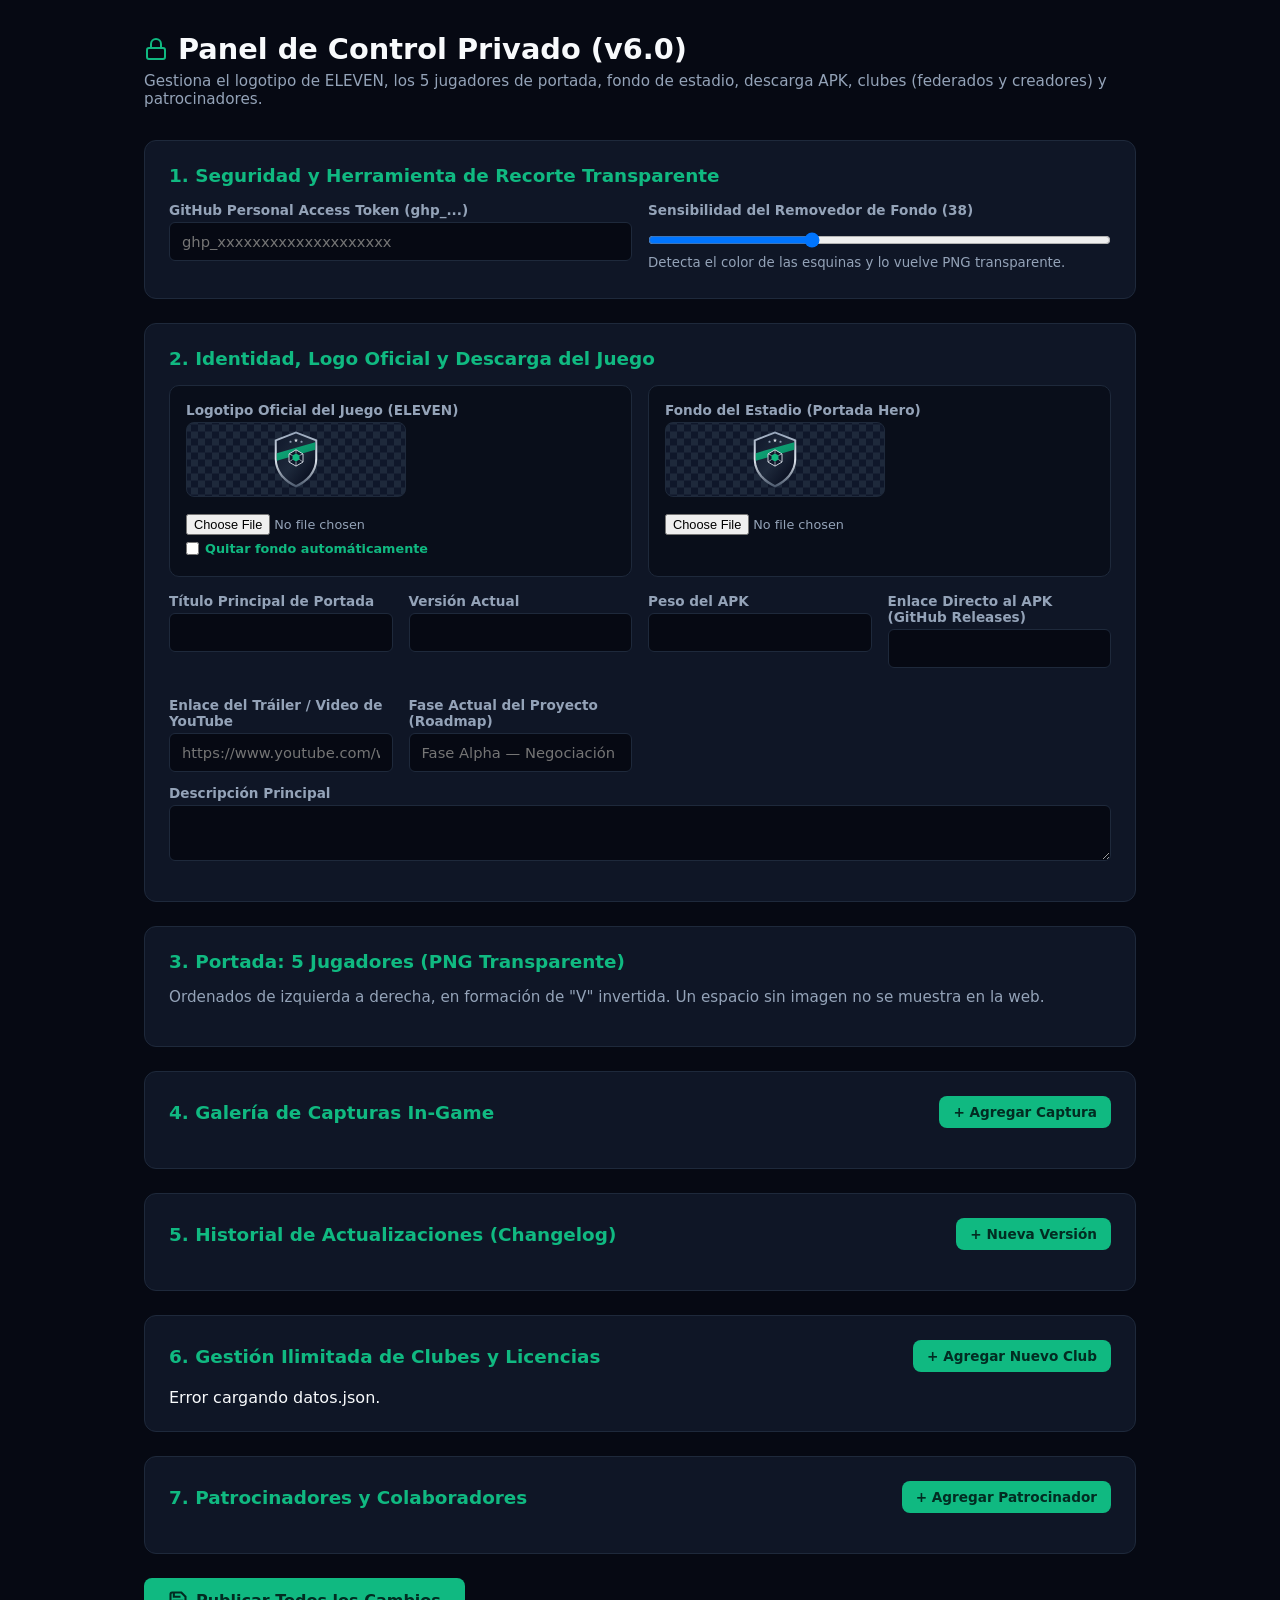
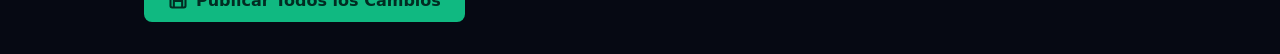
==== commit 70b5d753: "Add files via upload" ====
--- a/admin.html
+++ b/admin.html
@@ -3,7 +3,7 @@
 <head>
   <meta charset="UTF-8">
   <meta name="viewport" content="width=device-width, initial-scale=1.0">
-  <title>Panel Privado v5.0 | ELEVEN - MthiGamesCR</title>
+  <title>Panel Privado v6.0 | ELEVEN - MthiGamesCR</title>
   <style>
     :root {
       --bg: #060913; --card: #0f1626; --border: #1e293b;
@@ -28,7 +28,7 @@
     .preview-img { width: 85px; height: 85px; object-fit: contain; background: repeating-conic-gradient(#1e293b 0% 25%, #0f172a 0% 50%) 50% / 14px 14px; border-radius: 8px; padding: 4px; border: 1px solid var(--border); margin-bottom: 0.8rem; }
     .logo-preview { width: 220px; height: 75px; object-fit: contain; background: repeating-conic-gradient(#1e293b 0% 25%, #0f172a 0% 50%) 50% / 14px 14px; border-radius: 8px; padding: 6px; border: 1px solid var(--border); margin-bottom: 0.8rem; }
     .club-row {
-      display: grid; grid-template-columns: 70px 1.2fr 0.9fr 1fr 1.2fr auto; gap: 0.8rem; align-items: center;
+      display: grid; grid-template-columns: 70px 1.1fr 0.8fr 1fr 0.95fr 1.1fr auto; gap: 0.8rem; align-items: center;
       padding: 1rem 0; border-bottom: 1px solid var(--border);
     }
     .club-row:last-child { border-bottom: none; }
@@ -55,9 +55,9 @@
 
   <h1>
     <svg width="24" height="24" viewBox="0 0 24 24" fill="none" stroke="#10b981" stroke-width="2"><rect x="3" y="11" width="18" height="11" rx="2" ry="2"></rect><path d="M7 11V7a5 5 0 0 1 10 0v4"></path></svg>
-    Panel de Control Privado (v5.0)
+    Panel de Control Privado (v6.0)
   </h1>
-  <p class="sub">Gestiona el logotipo de ELEVEN, jugadores transparentes, fondo de estadio, descarga APK y clubes licenciados.</p>
+  <p class="sub">Gestiona el logotipo de ELEVEN, los 5 jugadores de portada, fondo de estadio, descarga APK, clubes (federados y creadores) y patrocinadores.</p>
 
   <div class="panel">
     <div class="panel-header">
@@ -128,8 +128,9 @@
 
   <div class="panel">
     <div class="panel-header">
-      <h2>3. Portada Top 3 Jugadores (PNG Transparente)</h2>
-    </div>
+      <h2>3. Portada: 5 Jugadores (PNG Transparente)</h2>
+    </div>
+    <p class="sub" style="margin-bottom:1rem;">Ordenados de izquierda a derecha, en formación de "V" invertida. Un espacio sin imagen no se muestra en la web.</p>
     <div id="destacados-editor" class="grid-3"></div>
   </div>
 
@@ -157,6 +158,14 @@
     <div id="clubs-editor">Cargando clubes...</div>
   </div>
 
+  <div class="panel">
+    <div class="panel-header">
+      <h2>7. Patrocinadores y Colaboradores</h2>
+      <button type="button" class="btn btn-sm" onclick="agregarPatrocinador()">+ Agregar Patrocinador</button>
+    </div>
+    <div id="sponsors-editor" class="grid-2"></div>
+  </div>
+
   <button id="btn-save" class="btn" onclick="guardarCambios()">
     <svg width="20" height="20" viewBox="0 0 24 24" fill="none" stroke="currentColor" stroke-width="2.5"><path d="M19 21H5a2 2 0 0 1-2-2V5a2 2 0 0 1 2-2h11l5 5v11a2 2 0 0 1-2 2z"></path><polyline points="17 21 17 13 7 13 7 21"></polyline><polyline points="7 3 7 8 15 8"></polyline></svg>
     Publicar Todos los Cambios
@@ -168,6 +177,36 @@
     const OWNER = 'MthiGamesCR';
     const REPO = 'MthiGamesCR.github.io';
     let appData = null;
+
+    const POSICIONES = ['Extremo Izquierdo', 'Interior Izquierdo', 'Protagonista Central', 'Interior Derecho', 'Extremo Derecho'];
+
+    const esc = s => String(s ?? '').replace(/[&<>"']/g, c => ({ '&': '&amp;', '<': '&lt;', '>': '&gt;', '"': '&quot;', "'": '&#39;' }[c]));
+
+    function youtubeEmbedFromUrl(u) {
+      const m = String(u || '').match(/(?:v=|youtu\.be\/|embed\/|shorts\/)([\w-]{11})/);
+      return m ? 'https://www.youtube.com/embed/' + m[1] : '';
+    }
+
+    // Pasa los datos antiguos (3 jugadores) a los 5 espacios de la portada
+    function normalizarDestacados() {
+      const old = Array.isArray(appData.destacados) ? appData.destacados : [];
+      const base = POSICIONES.map(pos => ({ posicion: pos, imagen: '', club: 'Uniforme Genérico' }));
+      const copiar = (slot, d) => {
+        if (!d) return;
+        base[slot].imagen = d.imagen || '';
+        base[slot].club = d.club || 'Uniforme Genérico';
+      };
+      if (old.length >= 5) {
+        for (let i = 0; i < 5; i++) copiar(i, old[i]);
+      } else if (old.length > 0) {
+        [0, 2, 4].forEach((slot, k) => copiar(slot, old[k]));
+      } else {
+        copiar(0, { imagen: 'jugador1.png' });
+        copiar(2, { imagen: 'jugador2.png' });
+        copiar(4, { imagen: 'jugador3.png' });
+      }
+      appData.destacados = base;
+    }
 
     document.getElementById('gh-token').value = localStorage.getItem('mthi_gh_token') || '';
 
@@ -180,13 +219,10 @@
         const decoded = new TextDecoder().decode(bytes);
         appData = JSON.parse(decoded);
 
-        if (!appData.destacados) appData.destacados = [
-          { posicion: 'Izquierda', imagen: 'jugador1.png', club: 'Uniforme Genérico' },
-          { posicion: 'Centro', imagen: 'jugador2.png', club: 'Uniforme Genérico' },
-          { posicion: 'Derecha', imagen: 'jugador3.png', club: 'Uniforme Genérico' }
-        ];
+        normalizarDestacados();
         if (!appData.capturas) appData.capturas = [];
         if (!appData.changelog) appData.changelog = [];
+        if (!appData.patrocinadores) appData.patrocinadores = [];
 
         document.getElementById('edit-titulo').value = appData.juego.titulo || 'ELEVEN';
         document.getElementById('edit-version').value = appData.juego.version || '';
@@ -202,6 +238,7 @@
         renderCapturas();
         renderChangelog();
         renderClubes();
+        renderPatrocinadores();
       } catch (e) {
         document.getElementById('clubs-editor').textContent = 'Error cargando datos.json.';
       }
@@ -213,11 +250,12 @@
       appData.destacados.forEach((dest, i) => {
         const div = document.createElement('div');
         div.className = 'item-box';
+        const preview = dest.imagen ? `${esc(dest.imagen)}?t=${Date.now()}` : 'escudo-generico.svg';
         div.innerHTML = `
-          <label>Jugador ${i + 1} (${dest.posicion})</label>
-          <img class="preview-img" src="${dest.imagen}?t=${Date.now()}" onerror="this.src='escudo-generico.svg'">
+          <label>Jugador ${i + 1} · ${esc(dest.posicion)}</label>
+          <img class="preview-img" src="${preview}" onerror="this.src='escudo-generico.svg'">
           <label>Etiqueta del Uniforme / Club</label>
-          <input type="text" id="dest-club-${i}" value="${dest.club}">
+          <input type="text" id="dest-club-${i}" value="${esc(dest.club)}">
           <label>Subir Imagen del Jugador</label>
           <input type="file" id="dest-file-${i}" accept="image/*" style="font-size:0.8rem; color:var(--muted);">
           <label class="chk-wrap">
@@ -305,11 +343,18 @@
           <img src="${club.escudo}?t=${Date.now()}" onerror="this.src='escudo-generico.svg'">
           <div>
             <label>Nombre del Club</label>
-            <input type="text" id="name-${index}" value="${club.nombre}">
+            <input type="text" id="name-${index}" value="${esc(club.nombre)}">
           </div>
           <div>
             <label>País</label>
-            <input type="text" id="country-${index}" value="${club.pais}">
+            <input type="text" id="country-${index}" value="${esc(club.pais)}">
+          </div>
+          <div>
+            <label>Tipo de Club</label>
+            <select id="type-${index}">
+              <option value="federado" ${club.tipo !== 'creador' ? 'selected' : ''}>Club Federado</option>
+              <option value="creador" ${club.tipo === 'creador' ? 'selected' : ''}>Club Creador / Comunidad</option>
+            </select>
           </div>
           <div>
             <label>Estado</label>
@@ -331,6 +376,48 @@
         `;
         cont.appendChild(row);
       });
+    }
+
+    function renderPatrocinadores() {
+      const cont = document.getElementById('sponsors-editor');
+      cont.innerHTML = '';
+      if (appData.patrocinadores.length === 0) {
+        cont.innerHTML = '<p style="color:var(--muted); font-size:0.9rem;">Aún no hay patrocinadores. Pulsa "+ Agregar Patrocinador".</p>';
+        return;
+      }
+      appData.patrocinadores.forEach((sp, i) => {
+        const div = document.createElement('div');
+        div.className = 'item-box';
+        div.innerHTML = `
+          <div style="display:flex; justify-content:space-between; align-items:center; margin-bottom:8px;">
+            <strong style="font-size:0.9rem;">Patrocinador #${i + 1}</strong>
+            <button type="button" class="btn-danger" onclick="eliminarPatrocinador(${i})">Borrar</button>
+          </div>
+          <img class="logo-preview" src="${esc(sp.logo || 'escudo-generico.svg')}?t=${Date.now()}" onerror="this.src='escudo-generico.svg'">
+          <label>Nombre del Patrocinador / Colaborador</label>
+          <input type="text" id="sp-name-${i}" value="${esc(sp.nombre)}">
+          <label>Enlace (web, canal o servidor)</label>
+          <input type="text" id="sp-url-${i}" value="${esc(sp.url)}" placeholder="https://...">
+          <label>Logotipo</label>
+          <input type="file" id="sp-file-${i}" accept="image/*" style="font-size:0.8rem; color:var(--muted);">
+          <label class="chk-wrap">
+            <input type="checkbox" id="sp-rm-${i}"> Quitar fondo automáticamente
+          </label>
+        `;
+        cont.appendChild(div);
+      });
+    }
+
+    function agregarPatrocinador() {
+      sincronizarMemoria();
+      appData.patrocinadores.push({ nombre: 'Nuevo patrocinador', logo: 'escudo-generico.svg', url: '' });
+      renderPatrocinadores();
+    }
+
+    function eliminarPatrocinador(i) {
+      sincronizarMemoria();
+      appData.patrocinadores.splice(i, 1);
+      renderPatrocinadores();
     }
 
     function sincronizarMemoria() {
@@ -355,12 +442,20 @@
         const n = document.getElementById(`name-${i}`);
         const p = document.getElementById(`country-${i}`);
         const l = document.getElementById(`lic-${i}`);
+        const tp = document.getElementById(`type-${i}`);
         if (n) c.nombre = n.value;
         if (p) c.pais = p.value;
+        if (tp) c.tipo = tp.value;
         if (l) {
           c.licenciado = l.value === 'true';
           c.estado = c.licenciado ? 'Club Oficial Licenciado' : 'Pendiente de licencia';
         }
+      });
+      (appData.patrocinadores || []).forEach((s, i) => {
+        const n = document.getElementById(`sp-name-${i}`);
+        const u = document.getElementById(`sp-url-${i}`);
+        if (n) s.nombre = n.value;
+        if (u) s.url = u.value.trim();
       });
     }
 
@@ -372,6 +467,7 @@
         pais: 'Costa Rica',
         estado: 'Pendiente de licencia',
         licenciado: false,
+        tipo: 'federado',
         escudo: 'escudo-generico.svg'
       });
       renderClubes();
@@ -477,6 +573,8 @@
         appData.juego.tamano = document.getElementById('edit-tamano').value;
         appData.juego.apkUrl = document.getElementById('edit-apk').value;
         appData.juego.youtubeVideo = document.getElementById('edit-yt-video').value;
+        const embed = youtubeEmbedFromUrl(appData.juego.youtubeVideo);
+        if (embed) appData.juego.trailerEmbed = embed;
         appData.juego.fase = document.getElementById('edit-fase').value;
         appData.juego.subtitulo = document.getElementById('edit-subtitulo').value;
 
@@ -502,7 +600,7 @@
           if (fileInput && fileInput.files.length > 0) {
             const rmBg = document.getElementById(`dest-rm-${i}`).checked;
             const proc = await procesarImagen(fileInput.files[0], rmBg);
-            const path = `jugador${i + 1}.${proc.ext}`;
+            const path = `portada-jugador-${i + 1}.${proc.ext}`;
             await subirArchivoGitHub(path, proc.b64, token, `Actualizar jugador portada ${i + 1}`);
             appData.destacados[i].imagen = path;
           }
@@ -530,6 +628,17 @@
           }
         }
 
+        for (let i = 0; i < appData.patrocinadores.length; i++) {
+          const fileInput = document.getElementById(`sp-file-${i}`);
+          if (fileInput && fileInput.files.length > 0) {
+            const rmBg = document.getElementById(`sp-rm-${i}`).checked;
+            const proc = await procesarImagen(fileInput.files[0], rmBg);
+            const path = `patrocinadores/sp_${i + 1}_${Date.now()}.${proc.ext}`;
+            await subirArchivoGitHub(path, proc.b64, token, `Subir logo patrocinador ${appData.patrocinadores[i].nombre}`);
+            appData.patrocinadores[i].logo = path;
+          }
+        }
+
         const jsonStr = JSON.stringify(appData, null, 2);
         await subirArchivoGitHub('datos.json', textToBase64(jsonStr), token, 'Actualizar web ELEVEN desde panel privado');
 
